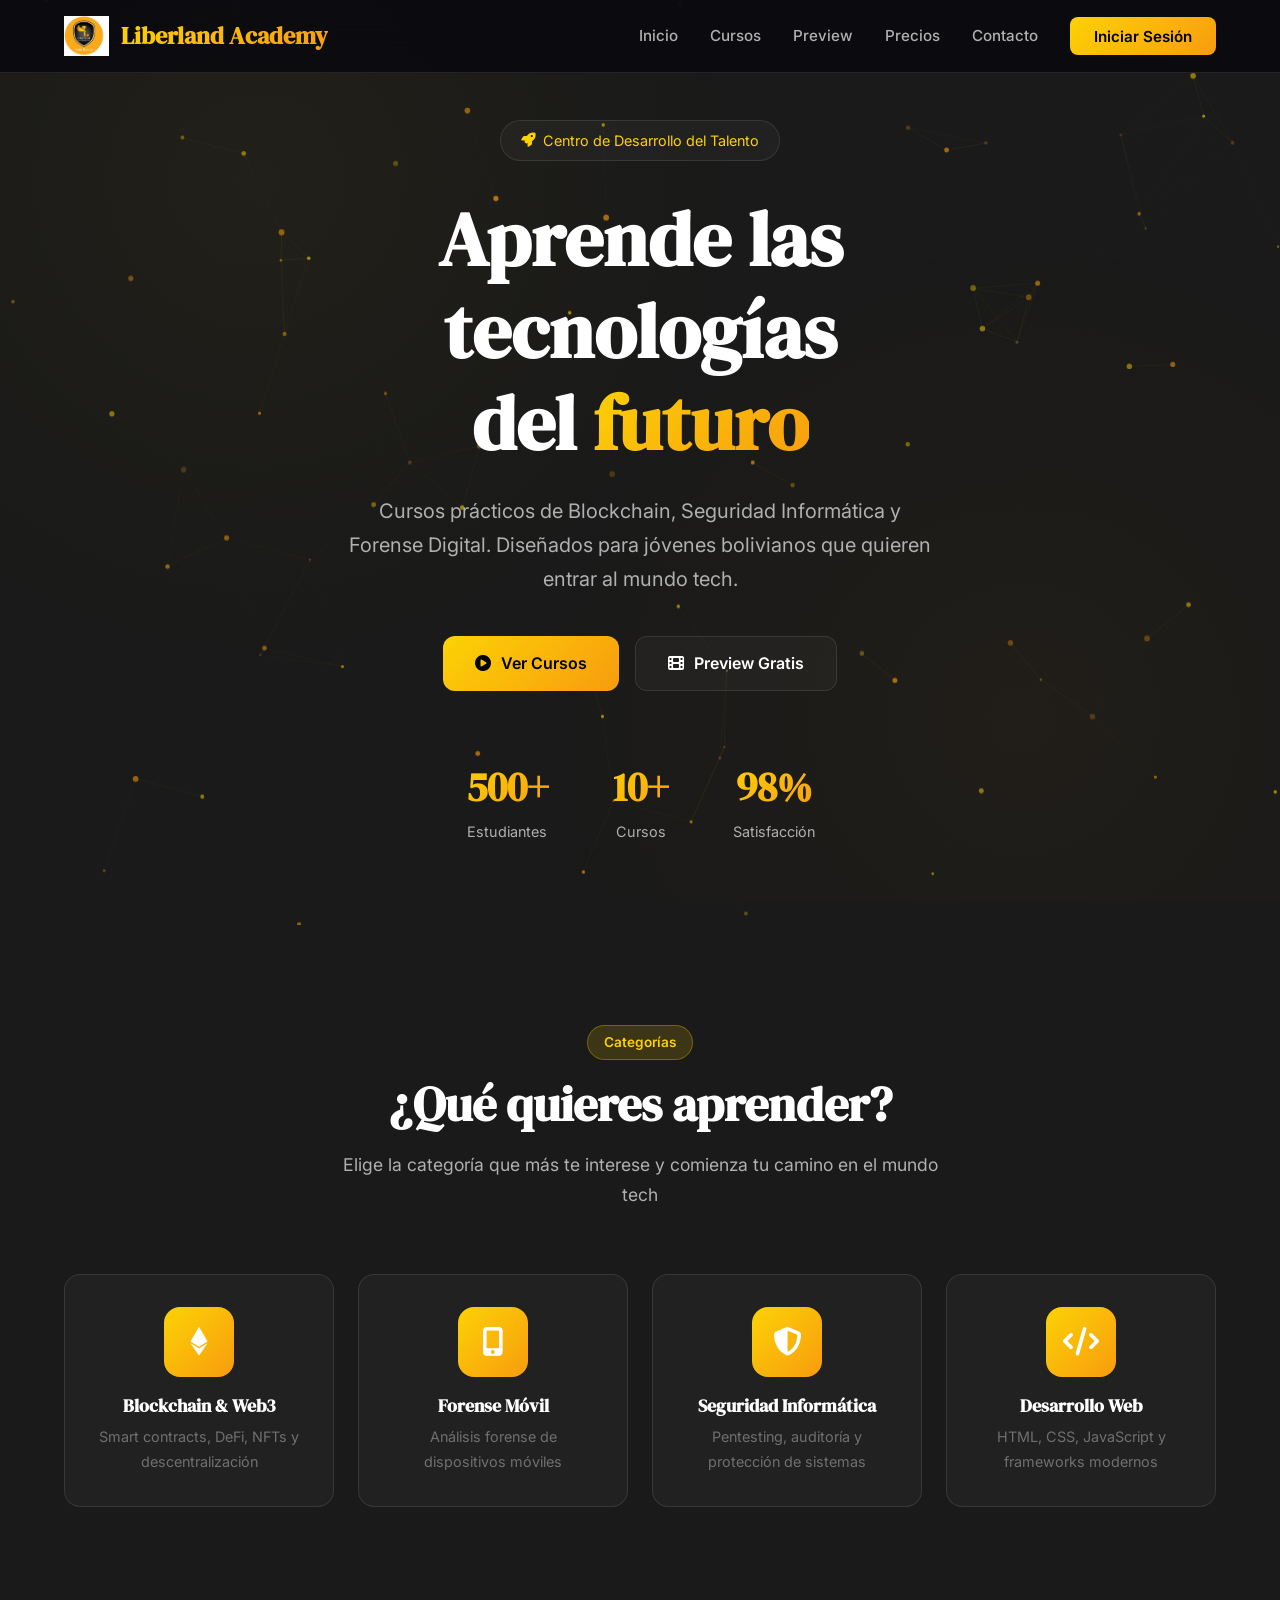
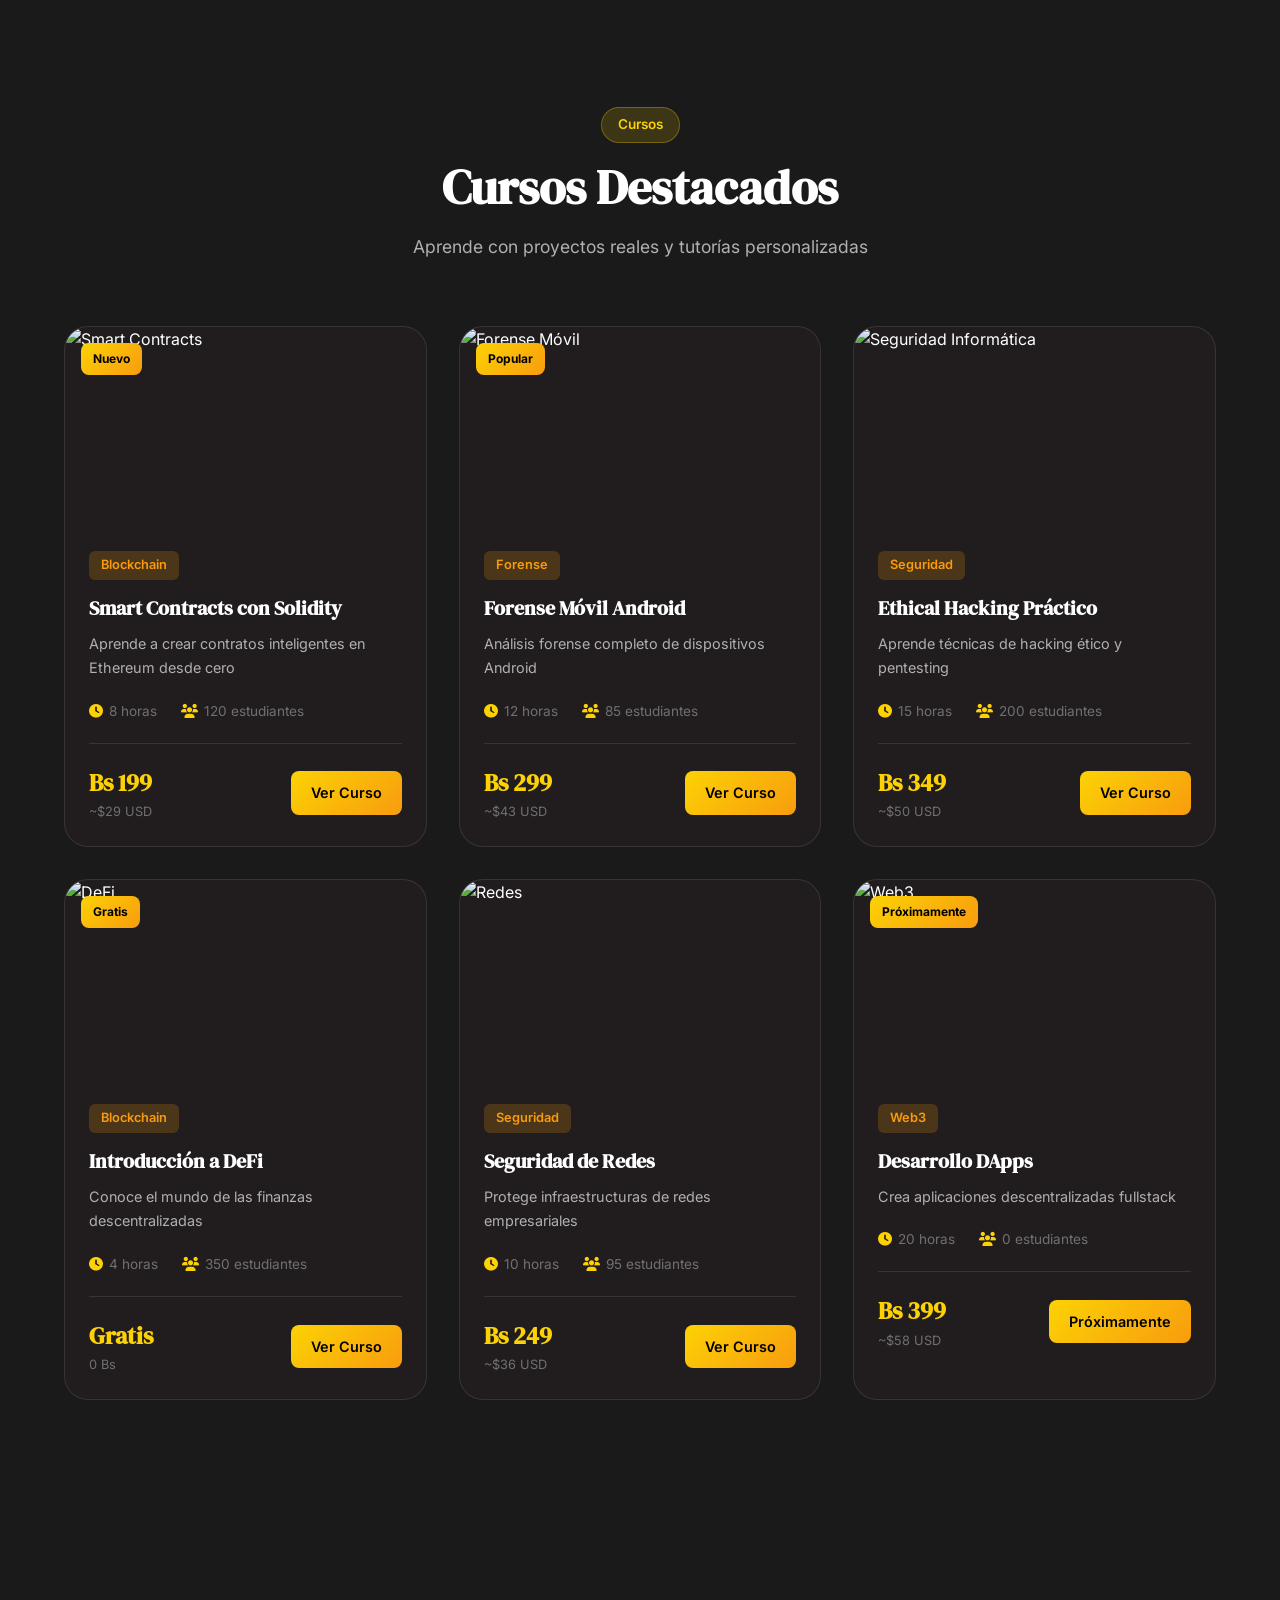
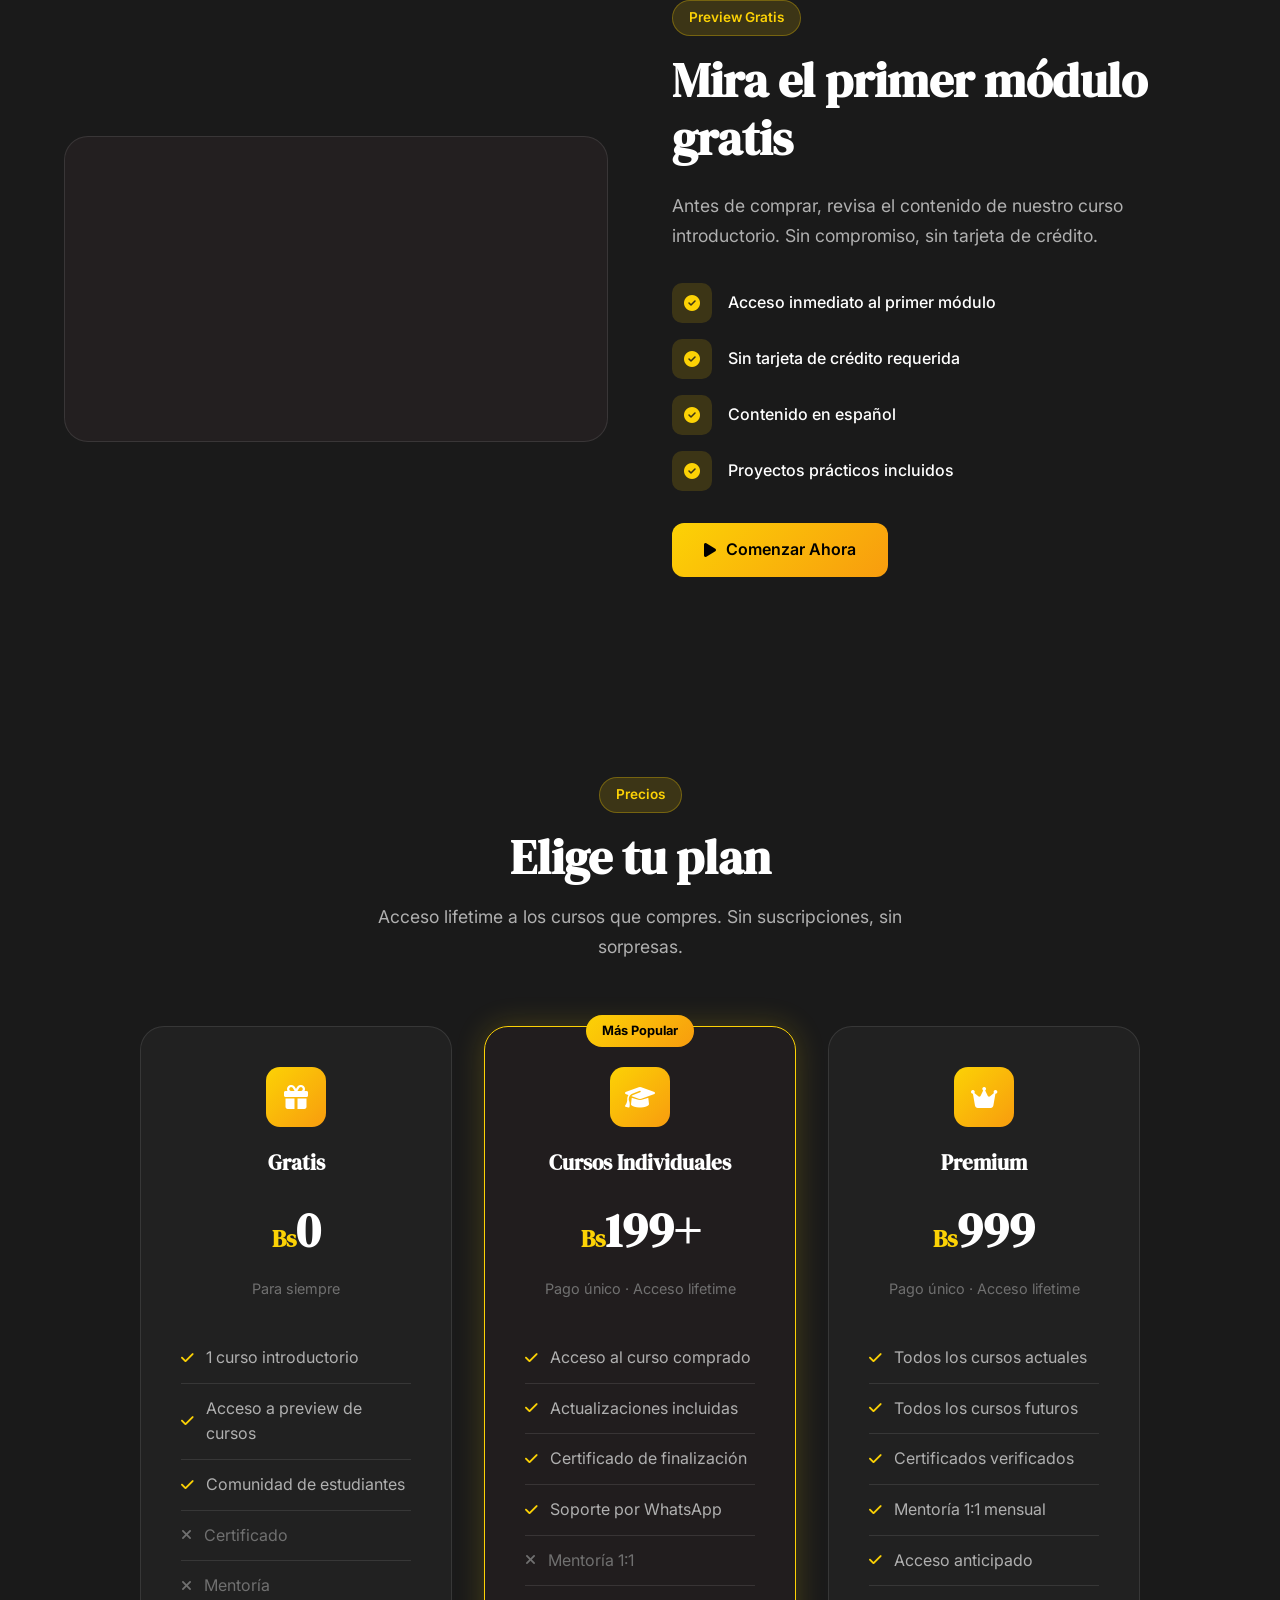
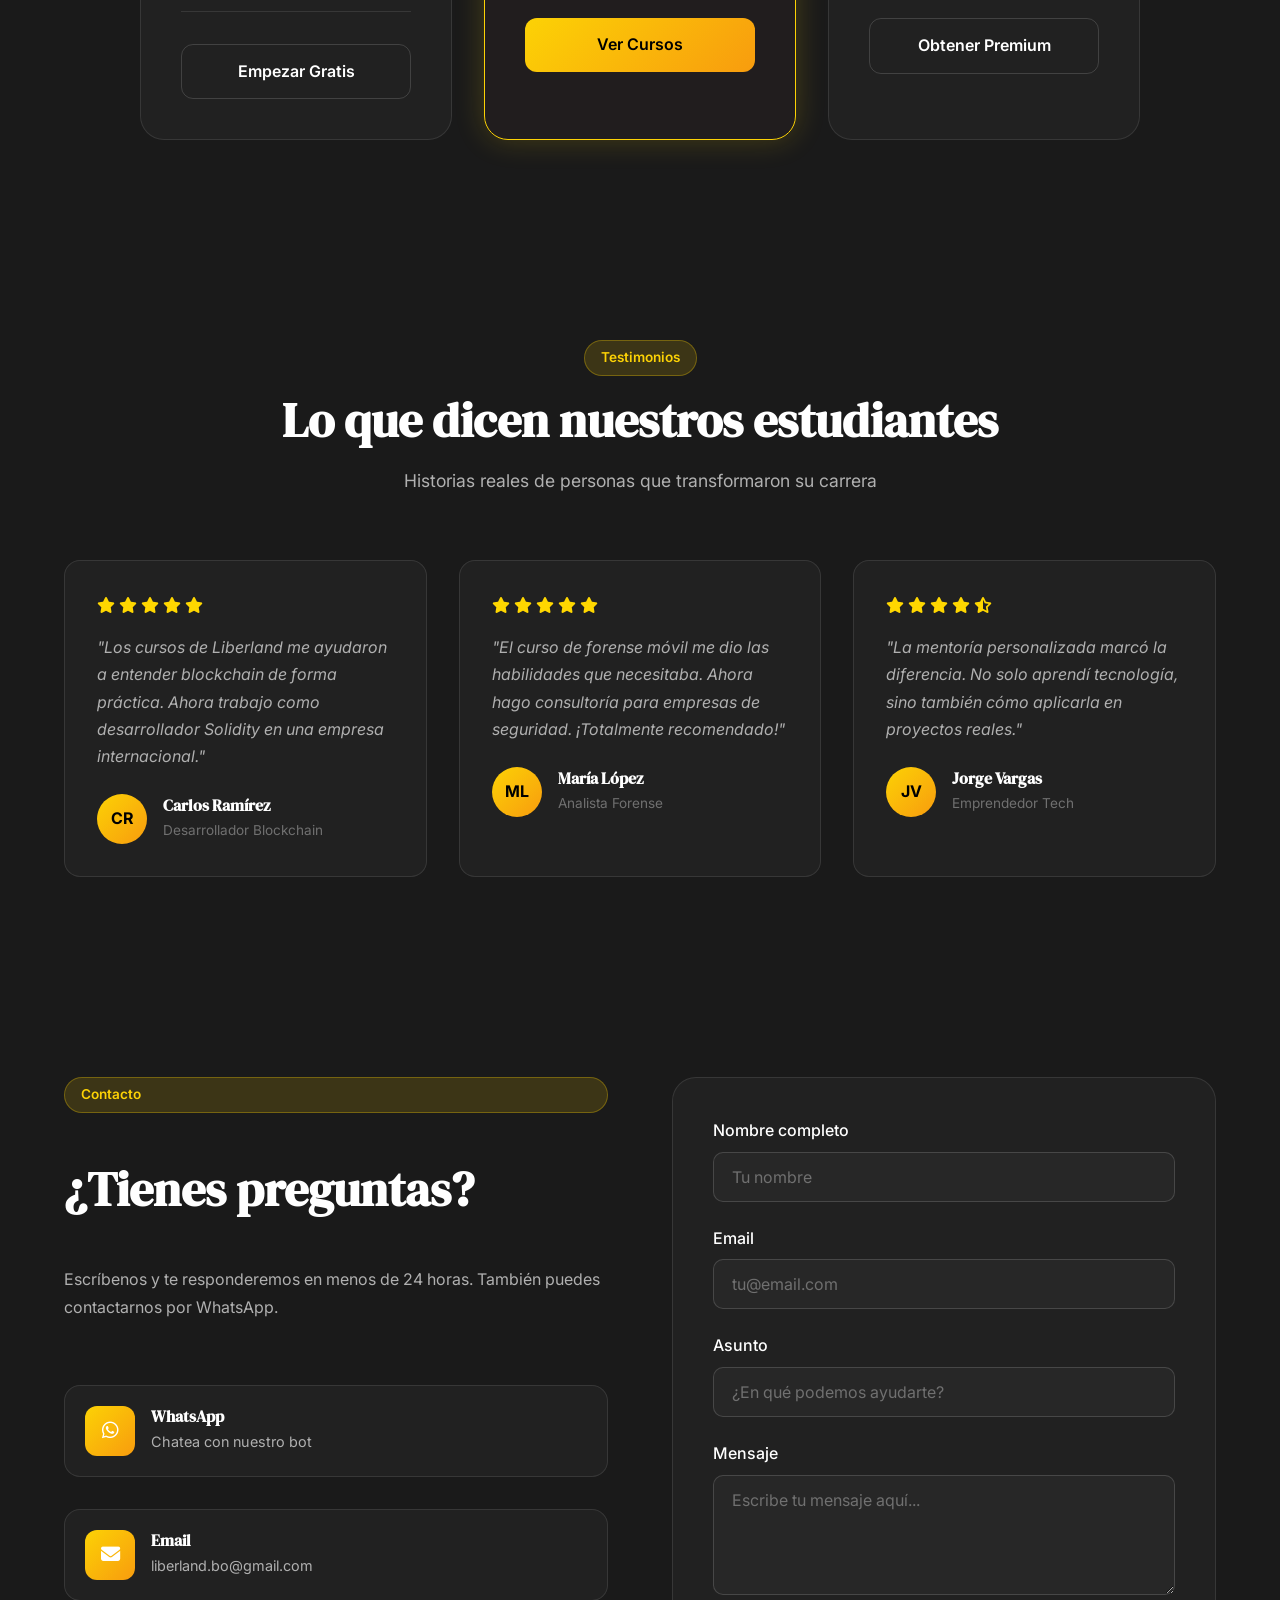
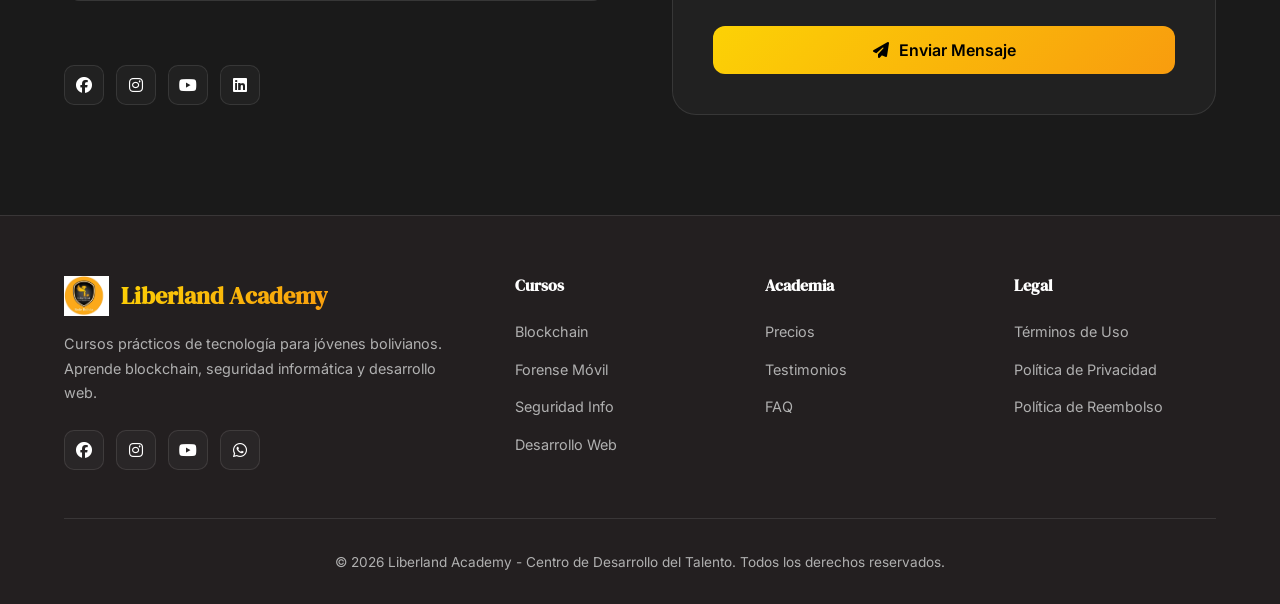
==== index.html @ d2b5be32 "feat: Liberland Academy - cursos, pagos, ofertas globales, panel admin" ====
<!DOCTYPE html>
<html lang="es">
<head>
  <meta charset="UTF-8">
  <meta name="viewport" content="width=device-width, initial-scale=1.0">
  <title>Liberland Academy | Centro de Desarrollo del Talento</title>
  <meta name="description" content="Cursos prácticos de Blockchain, Seguridad Informática y Forense Digital. Diseñados para jóvenes bolivianos que quieren entrar al mundo tech.">
  <meta property="og:title" content="Liberland Academy | Centro de Desarrollo del Talento">
  <meta property="og:description" content="Cursos prácticos de Blockchain, Seguridad Informática y Forense Digital.">
  <meta property="og:image" content="images/Liberland_logo.png">
  <meta property="og:type" content="website">
  
  <!-- Fonts -->
  <link rel="preconnect" href="https://fonts.googleapis.com">
  <link rel="preconnect" href="https://fonts.gstatic.com" crossorigin>
  <link href="https://fonts.googleapis.com/css2?family=DM+Serif+Display:ital@0;1&family=Inter:wght@400;500;600&display=swap" rel="stylesheet">
  
  <!-- Icons -->
  <link rel="stylesheet" href="https://cdnjs.cloudflare.com/ajax/libs/font-awesome/6.5.1/css/all.min.css"/>
  
  <!-- Custom Styles -->
  <link rel="stylesheet" href="css/styles.css">
  
  <!-- Favicon -->
  <link rel="icon" type="image/png" sizes="32x32" href="images/Liberland_logo.png">
</head>
<body>

  <!-- ==================== NAVBAR ==================== -->
  <nav class="navbar">
    <div class="nav-container">
      <a href="index.html" class="logo">
        <img src="images/Liberland_logo.png" alt="Liberland Logo">
        <span class="logo-text">Liberland Academy</span>
      </a>
      
      <ul class="nav-links">
        <li><a href="#home">Inicio</a></li>
        <li><a href="#courses">Cursos</a></li>
        <li><a href="#preview">Preview</a></li>
        <li><a href="#pricing">Precios</a></li>
        <li><a href="#contact">Contacto</a></li>
        <li><a href="login.html" class="nav-cta">Iniciar Sesión</a></li>
      </ul>
      
      <div class="nav-toggle">
        <span></span>
        <span></span>
        <span></span>
      </div>
    </div>
  </nav>

  <!-- ==================== HERO SECTION ==================== -->
  <section id="home" class="hero">
    <canvas id="particles"></canvas>
    <div class="container">
      <div class="hero-content">
        <span class="hero-badge">
          <i class="fas fa-rocket"></i>
          Centro de Desarrollo del Talento
        </span>
        
        <h1 class="hero-title">
          Aprende las tecnologías<br>
          del <span class="gradient-text">futuro</span>
        </h1>
        
        <p class="hero-subtitle">
          Cursos prácticos de Blockchain, Seguridad Informática y Forense Digital. 
          Diseñados para jóvenes bolivianos que quieren entrar al mundo tech.
        </p>
        
        <div class="hero-buttons">
          <a href="#courses" class="btn btn-primary">
            <i class="fas fa-play-circle"></i>
            Ver Cursos
          </a>
          <a href="#preview" class="btn btn-secondary">
            <i class="fas fa-film"></i>
            Preview Gratis
          </a>
        </div>
        
        <div class="hero-stats">
          <div class="stat">
            <span class="stat-number">500+</span>
            <span class="stat-label">Estudiantes</span>
          </div>
          <div class="stat">
            <span class="stat-number">10+</span>
            <span class="stat-label">Cursos</span>
          </div>
          <div class="stat">
            <span class="stat-number">98%</span>
            <span class="stat-label">Satisfacción</span>
          </div>
        </div>
      </div>
    </div>
  </section>

  <!-- ==================== CATEGORIES ==================== -->
  <section id="categories" class="section">
    <div class="container">
      <div class="section-header animate-on-scroll">
        <span class="section-badge">Categorías</span>
        <h2 class="section-title">¿Qué quieres aprender?</h2>
        <p class="section-subtitle">Elige la categoría que más te interese y comienza tu camino en el mundo tech</p>
      </div>
      
      <div class="categories-grid">
        <div class="category-card animate-on-scroll">
          <div class="category-icon">
            <i class="fab fa-ethereum"></i>
          </div>
          <h3>Blockchain & Web3</h3>
          <p>Smart contracts, DeFi, NFTs y descentralización</p>
        </div>
        
        <div class="category-card animate-on-scroll">
          <div class="category-icon">
            <i class="fas fa-mobile-alt"></i>
          </div>
          <h3>Forense Móvil</h3>
          <p>Análisis forense de dispositivos móviles</p>
        </div>
        
        <div class="category-card animate-on-scroll">
          <div class="category-icon">
            <i class="fas fa-shield-alt"></i>
          </div>
          <h3>Seguridad Informática</h3>
          <p>Pentesting, auditoría y protección de sistemas</p>
        </div>
        
        <div class="category-card animate-on-scroll">
          <div class="category-icon">
            <i class="fas fa-code"></i>
          </div>
          <h3>Desarrollo Web</h3>
          <p>HTML, CSS, JavaScript y frameworks modernos</p>
        </div>
      </div>
    </div>
  </section>

  <!-- ==================== COURSES ==================== -->
  <section id="courses" class="section">
    <div class="container">
      <div class="section-header animate-on-scroll">
        <span class="section-badge">Cursos</span>
        <h2 class="section-title">Cursos Destacados</h2>
        <p class="section-subtitle">Aprende con proyectos reales y tutorías personalizadas</p>
      </div>
      
      <div class="courses-grid">
        <!-- Course 1 -->
        <div class="course-card animate-on-scroll">
          <div class="course-image">
            <img src="https://images.unsplash.com/photo-1639762681485-074b7f938ba0?w=600&h=400&fit=crop" alt="Smart Contracts">
            <span class="course-badge">Nuevo</span>
            <div class="play-overlay">
              <i class="fas fa-play-circle"></i>
            </div>
          </div>
          <div class="course-content">
            <span class="course-category">Blockchain</span>
            <h3>Smart Contracts con Solidity</h3>
            <p>Aprende a crear contratos inteligentes en Ethereum desde cero</p>
            <div class="course-meta">
              <span><i class="fas fa-clock"></i> 8 horas</span>
              <span><i class="fas fa-users"></i> 120 estudiantes</span>
            </div>
            <div class="course-footer">
              <div class="course-price">
                <span class="price-main">Bs 199</span>
                <span class="price-usd">~$29 USD</span>
              </div>
              <a href="course.html?id=1" class="btn-course">Ver Curso</a>
            </div>
          </div>
        </div>
        
        <!-- Course 2 -->
        <div class="course-card animate-on-scroll">
          <div class="course-image">
            <img src="https://images.unsplash.com/photo-1563986768609-322da13575f2?w=600&h=400&fit=crop" alt="Forense Móvil">
            <span class="course-badge">Popular</span>
            <div class="play-overlay">
              <i class="fas fa-play-circle"></i>
            </div>
          </div>
          <div class="course-content">
            <span class="course-category">Forense</span>
            <h3>Forense Móvil Android</h3>
            <p>Análisis forense completo de dispositivos Android</p>
            <div class="course-meta">
              <span><i class="fas fa-clock"></i> 12 horas</span>
              <span><i class="fas fa-users"></i> 85 estudiantes</span>
            </div>
            <div class="course-footer">
              <div class="course-price">
                <span class="price-main">Bs 299</span>
                <span class="price-usd">~$43 USD</span>
              </div>
              <a href="course.html?id=2" class="btn-course">Ver Curso</a>
            </div>
          </div>
        </div>
        
        <!-- Course 3 -->
        <div class="course-card animate-on-scroll">
          <div class="course-image">
            <img src="https://images.unsplash.com/photo-1550751827-4bd374c3f58b?w=600&h=400&fit=crop" alt="Seguridad Informática">
            <div class="play-overlay">
              <i class="fas fa-play-circle"></i>
            </div>
          </div>
          <div class="course-content">
            <span class="course-category">Seguridad</span>
            <h3>Ethical Hacking Práctico</h3>
            <p>Aprende técnicas de hacking ético y pentesting</p>
            <div class="course-meta">
              <span><i class="fas fa-clock"></i> 15 horas</span>
              <span><i class="fas fa-users"></i> 200 estudiantes</span>
            </div>
            <div class="course-footer">
              <div class="course-price">
                <span class="price-main">Bs 349</span>
                <span class="price-usd">~$50 USD</span>
              </div>
              <a href="course.html?id=3" class="btn-course">Ver Curso</a>
            </div>
          </div>
        </div>
        
        <!-- Course 4 -->
        <div class="course-card animate-on-scroll">
          <div class="course-image">
            <img src="https://images.unsplash.com/photo-1627398242454-45a1465c2479?w=600&h=400&fit=crop" alt="DeFi">
            <span class="course-badge">Gratis</span>
            <div class="play-overlay">
              <i class="fas fa-play-circle"></i>
            </div>
          </div>
          <div class="course-content">
            <span class="course-category">Blockchain</span>
            <h3>Introducción a DeFi</h3>
            <p>Conoce el mundo de las finanzas descentralizadas</p>
            <div class="course-meta">
              <span><i class="fas fa-clock"></i> 4 horas</span>
              <span><i class="fas fa-users"></i> 350 estudiantes</span>
            </div>
            <div class="course-footer">
              <div class="course-price">
                <span class="price-main">Gratis</span>
                <span class="price-usd">0 Bs</span>
              </div>
              <a href="course.html?id=4" class="btn-course">Ver Curso</a>
            </div>
          </div>
        </div>
        
        <!-- Course 5 -->
        <div class="course-card animate-on-scroll">
          <div class="course-image">
            <img src="https://images.unsplash.com/photo-1558494949-ef010cbdcc31?w=600&h=400&fit=crop" alt="Redes">
            <div class="play-overlay">
              <i class="fas fa-play-circle"></i>
            </div>
          </div>
          <div class="course-content">
            <span class="course-category">Seguridad</span>
            <h3>Seguridad de Redes</h3>
            <p>Protege infraestructuras de redes empresariales</p>
            <div class="course-meta">
              <span><i class="fas fa-clock"></i> 10 horas</span>
              <span><i class="fas fa-users"></i> 95 estudiantes</span>
            </div>
            <div class="course-footer">
              <div class="course-price">
                <span class="price-main">Bs 249</span>
                <span class="price-usd">~$36 USD</span>
              </div>
              <a href="course.html?id=5" class="btn-course">Ver Curso</a>
            </div>
          </div>
        </div>
        
        <!-- Course 6 -->
        <div class="course-card animate-on-scroll">
          <div class="course-image">
            <img src="https://images.unsplash.com/photo-1633356122544-f134324a6cee?w=600&h=400&fit=crop" alt="Web3">
            <span class="course-badge">Próximamente</span>
            <div class="play-overlay">
              <i class="fas fa-play-circle"></i>
            </div>
          </div>
          <div class="course-content">
            <span class="course-category">Web3</span>
            <h3>Desarrollo DApps</h3>
            <p>Crea aplicaciones descentralizadas fullstack</p>
            <div class="course-meta">
              <span><i class="fas fa-clock"></i> 20 horas</span>
              <span><i class="fas fa-users"></i> 0 estudiantes</span>
            </div>
            <div class="course-footer">
              <div class="course-price">
                <span class="price-main">Bs 399</span>
                <span class="price-usd">~$58 USD</span>
              </div>
              <a href="#" class="btn-course">Próximamente</a>
            </div>
          </div>
        </div>
      </div>
    </div>
  </section>

  <!-- ==================== VIDEO PREVIEW ==================== -->
  <section id="preview" class="section">
    <div class="container">
      <div class="preview-container">
        <div class="preview-video animate-on-scroll">
          <iframe 
            src="https://www.youtube.com/embed/dQw4w9WgXcQ" 
            title="Preview Gratis - Introducción a Blockchain"
            frameborder="0" 
            allow="accelerometer; autoplay; clipboard-write; encrypted-media; gyroscope; picture-in-picture" 
            allowfullscreen>
          </iframe>
        </div>
        
        <div class="preview-content animate-on-scroll">
          <span class="section-badge">Preview Gratis</span>
          <h2>Mira el primer módulo gratis</h2>
          <p>Antes de comprar, revisa el contenido de nuestro curso introductorio. Sin compromiso, sin tarjeta de crédito.</p>
          
          <div class="preview-features">
            <div class="preview-feature">
              <i class="fas fa-check-circle"></i>
              <span>Acceso inmediato al primer módulo</span>
            </div>
            <div class="preview-feature">
              <i class="fas fa-check-circle"></i>
              <span>Sin tarjeta de crédito requerida</span>
            </div>
            <div class="preview-feature">
              <i class="fas fa-check-circle"></i>
              <span>Contenido en español</span>
            </div>
            <div class="preview-feature">
              <i class="fas fa-check-circle"></i>
              <span>Proyectos prácticos incluidos</span>
            </div>
          </div>
          
          <a href="#courses" class="btn btn-primary" style="margin-top: 2rem;">
            <i class="fas fa-play"></i>
            Comenzar Ahora
          </a>
        </div>
      </div>
    </div>
  </section>

  <!-- ==================== PRICING ==================== -->
  <section id="pricing" class="section">
    <div class="container">
      <div class="section-header animate-on-scroll">
        <span class="section-badge">Precios</span>
        <h2 class="section-title">Elige tu plan</h2>
        <p class="section-subtitle">Acceso lifetime a los cursos que compres. Sin suscripciones, sin sorpresas.</p>
      </div>
      
      <div class="pricing-grid">
        <!-- Plan Gratis -->
        <div class="pricing-card animate-on-scroll">
          <div class="pricing-icon">
            <i class="fas fa-gift"></i>
          </div>
          <h3>Gratis</h3>
          <div class="pricing-amount">
            <span class="currency">Bs</span>0
          </div>
          <p class="pricing-period">Para siempre</p>
          
          <ul class="pricing-features">
            <li><i class="fas fa-check"></i> 1 curso introductorio</li>
            <li><i class="fas fa-check"></i> Acceso a preview de cursos</li>
            <li><i class="fas fa-check"></i> Comunidad de estudiantes</li>
            <li class="disabled"><i class="fas fa-times"></i> Certificado</li>
            <li class="disabled"><i class="fas fa-times"></i> Mentoría</li>
          </ul>
          
          <a href="register.html" class="btn btn-ghost btn-pricing">Empezar Gratis</a>
        </div>
        
        <!-- Plan Cursos -->
        <div class="pricing-card featured animate-on-scroll">
          <div class="pricing-icon">
            <i class="fas fa-graduation-cap"></i>
          </div>
          <h3>Cursos Individuales</h3>
          <div class="pricing-amount">
            <span class="currency">Bs</span>199+
          </div>
          <p class="pricing-period">Pago único · Acceso lifetime</p>
          
          <ul class="pricing-features">
            <li><i class="fas fa-check"></i> Acceso al curso comprado</li>
            <li><i class="fas fa-check"></i> Actualizaciones incluidas</li>
            <li><i class="fas fa-check"></i> Certificado de finalización</li>
            <li><i class="fas fa-check"></i> Soporte por WhatsApp</li>
            <li class="disabled"><i class="fas fa-times"></i> Mentoría 1:1</li>
          </ul>
          
          <a href="#courses" class="btn btn-primary btn-pricing">Ver Cursos</a>
        </div>
        
        <!-- Plan Premium -->
        <div class="pricing-card animate-on-scroll">
          <div class="pricing-icon">
            <i class="fas fa-crown"></i>
          </div>
          <h3>Premium</h3>
          <div class="pricing-amount">
            <span class="currency">Bs</span>999
          </div>
          <p class="pricing-period">Pago único · Acceso lifetime</p>
          
          <ul class="pricing-features">
            <li><i class="fas fa-check"></i> Todos los cursos actuales</li>
            <li><i class="fas fa-check"></i> Todos los cursos futuros</li>
            <li><i class="fas fa-check"></i> Certificados verificados</li>
            <li><i class="fas fa-check"></i> Mentoría 1:1 mensual</li>
            <li><i class="fas fa-check"></i> Acceso anticipado</li>
          </ul>
          
          <a href="register.html" class="btn btn-ghost btn-pricing">Obtener Premium</a>
        </div>
      </div>
    </div>
  </section>

  <!-- ==================== TESTIMONIALS ==================== -->
  <section id="testimonials" class="section">
    <div class="container">
      <div class="section-header animate-on-scroll">
        <span class="section-badge">Testimonios</span>
        <h2 class="section-title">Lo que dicen nuestros estudiantes</h2>
        <p class="section-subtitle">Historias reales de personas que transformaron su carrera</p>
      </div>
      
      <div class="testimonials-grid">
        <div class="testimonial-card animate-on-scroll">
          <div class="testimonial-stars">
            <i class="fas fa-star"></i>
            <i class="fas fa-star"></i>
            <i class="fas fa-star"></i>
            <i class="fas fa-star"></i>
            <i class="fas fa-star"></i>
          </div>
          <p class="testimonial-text">
            "Los cursos de Liberland me ayudaron a entender blockchain de forma práctica. Ahora trabajo como desarrollador Solidity en una empresa internacional."
          </p>
          <div class="testimonial-author">
            <div class="testimonial-avatar">CR</div>
            <div class="testimonial-info">
              <h4>Carlos Ramírez</h4>
              <p>Desarrollador Blockchain</p>
            </div>
          </div>
        </div>
        
        <div class="testimonial-card animate-on-scroll">
          <div class="testimonial-stars">
            <i class="fas fa-star"></i>
            <i class="fas fa-star"></i>
            <i class="fas fa-star"></i>
            <i class="fas fa-star"></i>
            <i class="fas fa-star"></i>
          </div>
          <p class="testimonial-text">
            "El curso de forense móvil me dio las habilidades que necesitaba. Ahora hago consultoría para empresas de seguridad. ¡Totalmente recomendado!"
          </p>
          <div class="testimonial-author">
            <div class="testimonial-avatar">ML</div>
            <div class="testimonial-info">
              <h4>María López</h4>
              <p>Analista Forense</p>
            </div>
          </div>
        </div>
        
        <div class="testimonial-card animate-on-scroll">
          <div class="testimonial-stars">
            <i class="fas fa-star"></i>
            <i class="fas fa-star"></i>
            <i class="fas fa-star"></i>
            <i class="fas fa-star"></i>
            <i class="fas fa-star-half-alt"></i>
          </div>
          <p class="testimonial-text">
            "La mentoría personalizada marcó la diferencia. No solo aprendí tecnología, sino también cómo aplicarla en proyectos reales."
          </p>
          <div class="testimonial-author">
            <div class="testimonial-avatar">JV</div>
            <div class="testimonial-info">
              <h4>Jorge Vargas</h4>
              <p>Emprendedor Tech</p>
            </div>
          </div>
        </div>
      </div>
    </div>
  </section>

  <!-- ==================== CONTACT ==================== -->
  <section id="contact" class="section">
    <div class="container">
      <div class="contact-grid">
        <div class="contact-info animate-on-scroll">
          <span class="section-badge">Contacto</span>
          <h2>¿Tienes preguntas?</h2>
          <p style="color: var(--text-muted); margin-bottom: 2rem;">
            Escríbenos y te responderemos en menos de 24 horas. 
            También puedes contactarnos por WhatsApp.
          </p>
          
          <a href="https://wa.me/59172209148" target="_blank" class="contact-item" style="text-decoration: none; color: inherit;">
            <div class="contact-icon">
              <i class="fab fa-whatsapp"></i>
            </div>
            <div>
              <h4>WhatsApp</h4>
              <p>Chatea con nuestro bot</p>
            </div>
          </a>
          
          <div class="contact-item">
            <div class="contact-icon">
              <i class="fas fa-envelope"></i>
            </div>
            <div>
              <h4>Email</h4>
              <p>liberland.bo@gmail.com</p>
            </div>
          </div>
          
          <div class="social-links" style="margin-top: 2rem;">
            <a href="https://www.facebook.com/p/Liberland-Bolivia-61564945167919/" class="social-link"><i class="fab fa-facebook"></i></a>
            <a href="#" class="social-link"><i class="fab fa-instagram"></i></a>
            <a href="#" class="social-link"><i class="fab fa-youtube"></i></a>
            <a href="#" class="social-link"><i class="fab fa-linkedin"></i></a>
          </div>
        </div>
        
        <div class="contact-form animate-on-scroll">
          <form id="contactForm">
            <div class="form-group">
              <label for="name">Nombre completo</label>
              <input type="text" id="name" name="name" class="form-input" placeholder="Tu nombre" required>
            </div>
            
            <div class="form-group">
              <label for="email">Email</label>
              <input type="email" id="email" name="email" class="form-input" placeholder="tu@email.com" required>
            </div>
            
            <div class="form-group">
              <label for="subject">Asunto</label>
              <input type="text" id="subject" name="subject" class="form-input" placeholder="¿En qué podemos ayudarte?">
            </div>
            
            <div class="form-group">
              <label for="message">Mensaje</label>
              <textarea id="message" name="message" class="form-input" placeholder="Escribe tu mensaje aquí..." required></textarea>
            </div>
            
            <button type="submit" class="btn btn-primary" style="width: 100%; justify-content: center;">
              <i class="fas fa-paper-plane"></i>
              Enviar Mensaje
            </button>
          </form>
        </div>
      </div>
    </div>
  </section>

  <!-- ==================== FOOTER ==================== -->
  <footer class="footer">
    <div class="container">
      <div class="footer-grid">
        <div class="footer-brand">
          <a href="index.html" class="logo">
            <img src="images/Liberland_logo.png" alt="Liberland Logo">
            <span class="logo-text">Liberland Academy</span>
          </a>
          <p>Cursos prácticos de tecnología para jóvenes bolivianos. Aprende blockchain, seguridad informática y desarrollo web.</p>
          <div class="social-links">
            <a href="https://www.facebook.com/p/Liberland-Bolivia-61564945167919/" class="social-link" target="_blank"><i class="fab fa-facebook"></i></a>
            <a href="#" class="social-link"><i class="fab fa-instagram"></i></a>
            <a href="#" class="social-link"><i class="fab fa-youtube"></i></a>
            <a href="https://wa.me/59172209148" class="social-link" target="_blank"><i class="fab fa-whatsapp"></i></a>
          </div>
        </div>
        
        <div class="footer-col">
          <h4>Cursos</h4>
          <ul class="footer-links">
            <li><a href="#courses">Blockchain</a></li>
            <li><a href="#courses">Forense Móvil</a></li>
            <li><a href="#courses">Seguridad Info</a></li>
            <li><a href="#courses">Desarrollo Web</a></li>
          </ul>
        </div>
        
        <div class="footer-col">
          <h4>Academia</h4>
          <ul class="footer-links">
            <li><a href="#pricing">Precios</a></li>
            <li><a href="#testimonials">Testimonios</a></li>
            <li><a href="dashboard.html#help">FAQ</a></li>
          </ul>
        </div>
        
        <div class="footer-col">
          <h4>Legal</h4>
          <ul class="footer-links">
            <li><a href="terms.html">Términos de Uso</a></li>
            <li><a href="privacy.html">Política de Privacidad</a></li>
            <li><a href="refund.html">Política de Reembolso</a></li>
          </ul>
        </div>
      </div>
      
      <div class="footer-bottom">
        <p>&copy; 2026 Liberland Academy - Centro de Desarrollo del Talento. Todos los derechos reservados.</p>
      </div>
    </div>
  </footer>

  <!-- Scripts -->
  <script src="https://www.gstatic.com/firebasejs/10.12.0/firebase-app-compat.js"></script>
  <script src="https://www.gstatic.com/firebasejs/10.12.0/firebase-auth-compat.js"></script>
  <script src="https://www.gstatic.com/firebasejs/10.12.0/firebase-firestore-compat.js"></script>
  <script src="js/firebase-config.js"></script>
  <script src="js/auth.js"></script>
  <script src="js/particles.js"></script>
  <script src="js/app.js"></script>
  <script>
    // Update navbar based on auth state
    AuthManager.onAuthChange((user, userData) => {
      const navCta = document.querySelector('.nav-cta');
      if (user) {
        navCta.textContent = 'Mi Panel';
        navCta.href = 'dashboard.html';
        if (userData?.role === 'admin' || userData?.role === 'instructor') {
          const adminLink = document.createElement('li');
          adminLink.innerHTML = '<a href="admin.html" class="nav-cta" style="background:var(--accent-2);">Admin</a>';
          navCta.closest('ul').insertBefore(adminLink, navCta.closest('li'));
        }
      }
    });

    // Global sale countdown interval
    let saleBannerInterval = null;

    // Load courses from Firestore
    async function loadCoursesFromFirestore() {
      const coursesGrid = document.querySelector('.courses-grid');
      try {
        const [courses, saleConfig] = await Promise.all([
          window.fb.getCourses(true),
          window.fb.getSaleConfig()
        ]);
        if (courses.length === 0) return; // Keep static courses if no Firestore data

        // Check if sale is active and not expired
        let saleActive = false;
        let saleEndTime = null;
        if (saleConfig.active && saleConfig.endTime) {
          const endDate = saleConfig.endTime.toDate ? saleConfig.endTime.toDate() : new Date(saleConfig.endTime);
          if (endDate > new Date()) {
            saleActive = true;
            saleEndTime = endDate;
          }
        }

        // Add sale banner above courses grid
        const existingBanner = document.getElementById('saleBanner');
        if (existingBanner) existingBanner.remove();
        if (saleBannerInterval) clearInterval(saleBannerInterval);

        if (saleActive) {
          const banner = document.createElement('div');
          banner.id = 'saleBanner';
          banner.style.cssText = 'background:linear-gradient(135deg,rgba(239,68,68,0.15),rgba(239,68,68,0.05));border:1px solid rgba(239,68,68,0.3);border-radius:12px;padding:1.25rem 1.5rem;margin-bottom:1.5rem;text-align:center;';
          banner.innerHTML = `
            <div style="font-size:1.1rem;font-weight:700;color:#ef4444;margin-bottom:0.5rem;">
              <i class="fas fa-fire" style="margin-right:8px;"></i>OFERTA ESPECIAL - Todos los cursos a Bs ${saleConfig.salePrice || 99}
            </div>
            <div id="saleBannerCountdown" class="countdown"></div>
          `;
          coursesGrid.parentElement.insertBefore(banner, coursesGrid);

          // Start countdown
          function updateBannerCountdown() {
            const now = new Date();
            const diff = saleEndTime - now;
            if (diff <= 0) {
              clearInterval(saleBannerInterval);
              banner.innerHTML = '<div style="font-size:1rem;color:var(--text-dim);">La oferta ha expirado</div>';
              saleActive = false;
              renderCourseCards(courses, false, 0);
              return;
            }
            const hours = Math.floor(diff / 3600000);
            const minutes = Math.floor((diff % 3600000) / 60000);
            const seconds = Math.floor((diff % 60000) / 1000);
            document.getElementById('saleBannerCountdown').innerHTML = `
              <div class="countdown-unit"><span class="value">${String(hours).padStart(2, '0')}</span><span class="label">hs</span></div>
              <div class="countdown-unit"><span class="value">${String(minutes).padStart(2, '0')}</span><span class="label">min</span></div>
              <div class="countdown-unit"><span class="value">${String(seconds).padStart(2, '0')}</span><span class="label">seg</span></div>
            `;
          }
          updateBannerCountdown();
          saleBannerInterval = setInterval(updateBannerCountdown, 1000);
        }

        renderCourseCards(courses, saleActive, saleConfig.salePrice || 99);

        // Make dynamically loaded cards visible
        requestAnimationFrame(() => {
          coursesGrid.querySelectorAll('.animate-on-scroll').forEach(el => {
            el.classList.add('animated');
          });
        });
      } catch (error) {
        console.log('Keeping static courses (Firestore not configured)');
      }
    }

    function renderCourseCards(courses, saleActive, salePrice) {
      const coursesGrid = document.querySelector('.courses-grid');
      coursesGrid.innerHTML = courses.map(course => {
        const badgeHtml = saleActive && course.priceBs > 0
          ? '<span class="sale-badge">OFERTA</span>'
          : (course.badge ? `<span class="course-badge">${course.badge}</span>` : '');

        let priceHtml;
        if (course.priceBs === 0) {
          priceHtml = '<span class="price-main">Gratis</span><span class="price-usd">0 Bs</span>';
        } else if (saleActive && course.priceBs > 0) {
          priceHtml = `<div class="price-sale">
            <span class="price-original">Bs ${course.priceBs}</span>
            <span class="price-current">Bs ${salePrice}</span>
          </div>`;
        } else {
          priceHtml = `<span class="price-main">Bs ${course.priceBs}</span><span class="price-usd">~$${course.priceUsd} USD</span>`;
        }

        const btnHtml = course.published === false
          ? '<a href="#" class="btn-course">Próximamente</a>'
          : `<a href="course.html?id=${course.id}" class="btn-course">Ver Curso</a>`;

        return `
          <div class="course-card animate-on-scroll">
            <div class="course-image">
              <img src="${course.image || 'https://via.placeholder.com/600x400'}" alt="${course.title}">
              ${badgeHtml}
              <div class="play-overlay"><i class="fas fa-play-circle"></i></div>
            </div>
            <div class="course-content">
              <span class="course-category">${course.category}</span>
              <h3>${course.title}</h3>
              <p>${course.description}</p>
              <div class="course-meta">
                <span><i class="fas fa-clock"></i> ${course.duration}</span>
                <span><i class="fas fa-users"></i> ${course.students || 0} estudiantes</span>
              </div>
              <div class="course-footer">
                <div class="course-price">${priceHtml}</div>
                ${btnHtml}
              </div>
            </div>
          </div>`;
      }).join('');
    }

    document.addEventListener('DOMContentLoaded', loadCoursesFromFirestore);
  </script>
</body>
</html>
---- css/styles.css ----
/* ============================================
   Liberland - Main Stylesheet
   Style: Devcon + HackChain Modern
   ============================================ */

/* === CSS VARIABLES === */
:root {
  --primary: #1a1a1a;
  --secondary: #231f20;
  --tertiary: #2d2926;
  --accent: #fcd205;
  --accent-2: #f89c0e;
  --accent-3: #e6a817;
  --gradient: linear-gradient(135deg, #fcd205 0%, #f89c0e 100%);
  --gradient-2: linear-gradient(135deg, #f89c0e 0%, #fcd205 100%);
  --text: #ffffff;
  --text-muted: #b0b0b0;
  --text-dim: #707070;
  --card-bg: rgba(35, 31, 32, 0.9);
  --glass: rgba(255, 255, 255, 0.03);
  --glass-border: rgba(255, 255, 255, 0.1);
  --border: rgba(255, 255, 255, 0.15);
  --shadow: 0 8px 32px rgba(0, 0, 0, 0.5);
  --shadow-glow: 0 0 30px rgba(252, 210, 5, 0.2);
  --radius: 16px;
  --radius-lg: 24px;
  --transition: all 0.3s cubic-bezier(0.4, 0, 0.2, 1);
}

/* === RESET & BASE === */
*, *::before, *::after {
  margin: 0;
  padding: 0;
  box-sizing: border-box;
}

html {
  scroll-behavior: smooth;
  scroll-padding-top: 80px;
}

body {
  font-family: 'Inter', -apple-system, BlinkMacSystemFont, sans-serif;
  background: var(--primary);
  color: var(--text);
  overflow-x: hidden;
  line-height: 1.6;
  min-height: 100vh;
}

/* Background subtle gradient */
body::before {
  content: '';
  position: fixed;
  top: 0;
  left: 0;
  width: 100%;
  height: 100%;
  background: 
    radial-gradient(circle at 20% 20%, rgba(252, 210, 5, 0.03) 0%, transparent 40%),
    radial-gradient(circle at 80% 80%, rgba(248, 156, 14, 0.03) 0%, transparent 40%);
  pointer-events: none;
  z-index: -1;
}

/* === TYPOGRAPHY === */
h1, h2, h3, h4, h5, h6 {
  font-family: 'DM Serif Display', 'Georgia', serif;
  font-weight: 700;
  line-height: 1.2;
}

h1 { font-size: clamp(2.5rem, 5vw, 4rem); }
h2 { font-size: clamp(2rem, 4vw, 3rem); }
h3 { font-size: clamp(1.25rem, 2vw, 1.5rem); }

p {
  color: var(--text-muted);
  line-height: 1.7;
}

a {
  text-decoration: none;
  color: inherit;
  transition: var(--transition);
}

/* === CONTAINER === */
.container {
  max-width: 1200px;
  margin: 0 auto;
  padding: 0 24px;
}

/* === NAVBAR === */
.navbar {
  position: fixed;
  top: 0;
  left: 0;
  width: 100%;
  padding: 1rem 0;
  background: rgba(10, 10, 15, 0.9);
  backdrop-filter: blur(20px);
  border-bottom: 1px solid var(--glass-border);
  z-index: 1000;
  transition: var(--transition);
}

.navbar.scrolled {
  padding: 0.75rem 0;
  background: rgba(10, 10, 15, 0.95);
}

.nav-container {
  display: flex;
  justify-content: space-between;
  align-items: center;
  max-width: 1200px;
  margin: 0 auto;
  padding: 0 24px;
}

/* Logo */
.logo {
  display: flex;
  align-items: center;
  gap: 12px;
  font-family: 'DM Serif Display', serif;
  font-size: 1.5rem;
  font-weight: 700;
  color: var(--text);
}

.logo img {
  height: 40px;
  width: auto;
}

.logo-text {
  background: var(--gradient);
  -webkit-background-clip: text;
  -webkit-text-fill-color: transparent;
  background-clip: text;
}

/* Nav Links */
.nav-links {
  display: flex;
  gap: 2rem;
  list-style: none;
}

.nav-links a {
  color: var(--text-muted);
  font-weight: 500;
  font-size: 0.95rem;
  position: relative;
  padding: 0.5rem 0;
}

.nav-links a::after {
  content: '';
  position: absolute;
  bottom: 0;
  left: 0;
  width: 0;
  height: 2px;
  background: var(--gradient);
  transition: width 0.3s ease;
}

.nav-links a:hover {
  color: var(--text);
}

.nav-links a:hover::after {
  width: 100%;
}

/* CTA Button in Nav */
.nav-cta {
  background: var(--gradient);
  color: #000 !important;
  padding: 0.6rem 1.5rem !important;
  border-radius: 8px;
  font-weight: 600 !important;
}

.nav-cta::after {
  display: none !important;
}

.nav-cta:hover {
  transform: translateY(-2px);
  box-shadow: var(--shadow-glow);
}

/* Mobile Toggle */
.nav-toggle {
  display: none;
  flex-direction: column;
  gap: 5px;
  cursor: pointer;
  padding: 8px;
}

.nav-toggle span {
  width: 24px;
  height: 2px;
  background: var(--text);
  transition: var(--transition);
}

/* === HERO SECTION === */
.hero {
  position: relative;
  min-height: 100vh;
  display: flex;
  align-items: center;
  padding: 120px 0 80px;
  overflow: hidden;
}

/* Particles Canvas */
#particles {
  position: absolute;
  top: 0;
  left: 0;
  width: 100%;
  height: 100%;
  z-index: 0;
}

.hero-content {
  position: relative;
  z-index: 1;
  text-align: center;
  max-width: 800px;
  margin: 0 auto;
}

/* Badge */
.hero-badge {
  display: inline-flex;
  align-items: center;
  gap: 8px;
  background: var(--glass);
  border: 1px solid var(--glass-border);
  padding: 8px 20px;
  border-radius: 100px;
  font-size: 0.9rem;
  color: var(--accent);
  margin-bottom: 2rem;
  animation: fadeInUp 0.8s ease;
}

/* Hero Title */
.hero-title {
  font-size: clamp(3rem, 6vw, 5rem);
  font-weight: 800;
  margin-bottom: 1.5rem;
  animation: fadeInUp 0.8s ease 0.1s backwards;
}

.hero-title .gradient-text {
  background: var(--gradient);
  -webkit-background-clip: text;
  -webkit-text-fill-color: transparent;
  background-clip: text;
}

/* Hero Subtitle */
.hero-subtitle {
  font-size: 1.25rem;
  color: var(--text-muted);
  margin-bottom: 2.5rem;
  max-width: 600px;
  margin-left: auto;
  margin-right: auto;
  animation: fadeInUp 0.8s ease 0.2s backwards;
}

/* Hero Buttons */
.hero-buttons {
  display: flex;
  gap: 1rem;
  justify-content: center;
  flex-wrap: wrap;
  animation: fadeInUp 0.8s ease 0.3s backwards;
}

/* Hero Stats */
.hero-stats {
  display: flex;
  gap: 4rem;
  justify-content: center;
  margin-top: 4rem;
  animation: fadeInUp 0.8s ease 0.4s backwards;
}

.stat {
  text-align: center;
}

.stat-number {
  display: block;
  font-family: 'DM Serif Display', serif;
  font-size: 2.5rem;
  font-weight: 700;
  background: var(--gradient);
  -webkit-background-clip: text;
  -webkit-text-fill-color: transparent;
  background-clip: text;
}

.stat-label {
  color: var(--text-muted);
  font-size: 0.9rem;
}

/* === BUTTONS === */
.btn {
  display: inline-flex;
  align-items: center;
  gap: 10px;
  padding: 14px 32px;
  border-radius: 12px;
  font-weight: 600;
  font-family: 'Inter', sans-serif;
  cursor: pointer;
  transition: var(--transition);
  border: none;
  font-size: 1rem;
}

.btn-primary {
  background: var(--gradient);
  color: #000;
}

.btn-primary:hover {
  transform: translateY(-3px);
  box-shadow: 0 15px 40px rgba(252, 210, 5, 0.35);
}

.btn-secondary {
  background: var(--glass);
  color: var(--text);
  border: 1px solid var(--glass-border);
}

.btn-secondary:hover {
  background: var(--glass-border);
  transform: translateY(-3px);
}

.btn-ghost {
  background: transparent;
  color: var(--text);
  border: 1px solid var(--border);
}

.btn-ghost:hover {
  border-color: var(--accent);
  color: var(--accent);
}

.btn-sm {
  padding: 10px 20px;
  font-size: 0.9rem;
}

/* === SECTION STYLES === */
.section {
  padding: 100px 0;
  position: relative;
}

.section-header {
  text-align: center;
  margin-bottom: 4rem;
}

.section-badge {
  display: inline-block;
  background: rgba(252, 210, 5, 0.15);
  color: var(--accent);
  padding: 6px 16px;
  border-radius: 100px;
  font-size: 0.85rem;
  font-weight: 600;
  margin-bottom: 1rem;
  border: 1px solid rgba(252, 210, 5, 0.3);
}

.section-title {
  margin-bottom: 1rem;
}

.section-subtitle {
  color: var(--text-muted);
  font-size: 1.1rem;
  max-width: 600px;
  margin: 0 auto;
}

/* === CATEGORIES SECTION === */
.categories-grid {
  display: grid;
  grid-template-columns: repeat(4, 1fr);
  gap: 1.5rem;
}

.category-card {
  background: var(--glass);
  border: 1px solid var(--glass-border);
  border-radius: var(--radius);
  padding: 2rem;
  text-align: center;
  transition: var(--transition);
  cursor: pointer;
}

.category-card:hover {
  transform: translateY(-8px);
  border-color: var(--accent);
  box-shadow: var(--shadow-glow);
}

.category-icon {
  width: 70px;
  height: 70px;
  background: var(--gradient);
  border-radius: 16px;
  display: flex;
  align-items: center;
  justify-content: center;
  font-size: 1.8rem;
  margin: 0 auto 1.2rem;
  transition: var(--transition);
}

.category-card:hover .category-icon {
  transform: scale(1.1) rotate(5deg);
}

.category-card h3 {
  font-size: 1.1rem;
  margin-bottom: 0.5rem;
}

.category-card p {
  font-size: 0.9rem;
  color: var(--text-dim);
}

/* === COURSES SECTION === */
.courses-grid {
  display: grid;
  grid-template-columns: repeat(auto-fill, minmax(320px, 1fr));
  gap: 2rem;
}

.course-card {
  background: var(--card-bg);
  border: 1px solid var(--glass-border);
  border-radius: var(--radius-lg);
  overflow: hidden;
  transition: var(--transition);
}

.course-card:hover {
  transform: translateY(-10px);
  border-color: var(--accent);
  box-shadow: var(--shadow-glow);
}

.course-image {
  position: relative;
  height: 200px;
  overflow: hidden;
}

.course-image img {
  width: 100%;
  height: 100%;
  object-fit: cover;
  transition: transform 0.5s ease;
}

.course-card:hover .course-image img {
  transform: scale(1.1);
}

.course-badge {
  position: absolute;
  top: 16px;
  left: 16px;
  background: var(--gradient);
  color: #000;
  padding: 6px 12px;
  border-radius: 8px;
  font-size: 0.75rem;
  font-weight: 700;
}

.play-overlay {
  position: absolute;
  top: 0;
  left: 0;
  width: 100%;
  height: 100%;
  background: rgba(0, 0, 0, 0.5);
  display: flex;
  align-items: center;
  justify-content: center;
  opacity: 0;
  transition: var(--transition);
}

.course-card:hover .play-overlay {
  opacity: 1;
}

.play-overlay i {
  font-size: 3rem;
  color: var(--text);
  background: var(--gradient);
  -webkit-background-clip: text;
  -webkit-text-fill-color: transparent;
  background-clip: text;
}

.course-content {
  padding: 1.5rem;
}

.course-category {
  display: inline-block;
  background: rgba(248, 156, 14, 0.2);
  color: var(--accent-2);
  padding: 4px 12px;
  border-radius: 6px;
  font-size: 0.8rem;
  font-weight: 600;
  margin-bottom: 1rem;
}

.course-content h3 {
  font-size: 1.25rem;
  margin-bottom: 0.75rem;
  color: var(--text);
}

.course-content p {
  font-size: 0.9rem;
  color: var(--text-muted);
  margin-bottom: 1.25rem;
}

.course-meta {
  display: flex;
  gap: 1.5rem;
  margin-bottom: 1.25rem;
  font-size: 0.85rem;
  color: var(--text-dim);
}

.course-meta span {
  display: flex;
  align-items: center;
  gap: 6px;
}

.course-meta i {
  color: var(--accent);
}

.course-footer {
  display: flex;
  justify-content: space-between;
  align-items: center;
  padding-top: 1.25rem;
  border-top: 1px solid var(--glass-border);
}

.course-price {
  display: flex;
  flex-direction: column;
}

.price-main {
  font-family: 'DM Serif Display', serif;
  font-size: 1.5rem;
  font-weight: 700;
  color: var(--accent);
}

.price-usd {
  font-size: 0.8rem;
  color: var(--text-dim);
}

.btn-course {
  background: var(--gradient);
  color: #000;
  padding: 10px 20px;
  border-radius: 8px;
  font-weight: 600;
  font-size: 0.9rem;
}

.btn-course:hover {
  transform: translateY(-2px);
  box-shadow: 0 8px 20px rgba(252, 210, 5, 0.3);
}

/* === PREVIEW SECTION === */
.preview-container {
  display: grid;
  grid-template-columns: 1fr 1fr;
  gap: 4rem;
  align-items: center;
}

.preview-video {
  position: relative;
  border-radius: var(--radius-lg);
  overflow: hidden;
  aspect-ratio: 16/9;
  background: var(--secondary);
  border: 1px solid var(--glass-border);
}

.preview-video iframe {
  width: 100%;
  height: 100%;
  border: none;
}

.preview-content h2 {
  margin-bottom: 1.5rem;
}

.preview-content p {
  margin-bottom: 2rem;
  font-size: 1.1rem;
}

.preview-features {
  display: flex;
  flex-direction: column;
  gap: 1rem;
}

.preview-feature {
  display: flex;
  align-items: center;
  gap: 1rem;
}

.preview-feature i {
  width: 40px;
  height: 40px;
  background: rgba(252, 210, 5, 0.15);
  border-radius: 10px;
  display: flex;
  align-items: center;
  justify-content: center;
  color: var(--accent);
}

.preview-feature span {
  color: var(--text);
  font-weight: 500;
}

/* === PRICING SECTION === */
.pricing-grid {
  display: grid;
  grid-template-columns: repeat(3, 1fr);
  gap: 2rem;
  max-width: 1000px;
  margin: 0 auto;
}

.pricing-card {
  background: var(--glass);
  border: 1px solid var(--glass-border);
  border-radius: var(--radius-lg);
  padding: 2.5rem;
  text-align: center;
  transition: var(--transition);
  position: relative;
}

.pricing-card:hover {
  transform: translateY(-10px);
  border-color: var(--accent);
}

.pricing-card.featured {
  background: var(--card-bg);
  border-color: var(--accent);
  box-shadow: var(--shadow-glow);
}

.pricing-card.featured::before {
  content: 'Más Popular';
  position: absolute;
  top: -12px;
  left: 50%;
  transform: translateX(-50%);
  background: var(--gradient);
  color: #000;
  padding: 6px 16px;
  border-radius: 100px;
  font-size: 0.8rem;
  font-weight: 700;
}

.pricing-icon {
  width: 60px;
  height: 60px;
  background: var(--gradient);
  border-radius: 14px;
  display: flex;
  align-items: center;
  justify-content: center;
  font-size: 1.5rem;
  margin: 0 auto 1.5rem;
}

.pricing-card h3 {
  font-size: 1.3rem;
  margin-bottom: 1rem;
}

.pricing-amount {
  font-family: 'DM Serif Display', serif;
  font-size: 3rem;
  font-weight: 800;
  margin-bottom: 0.5rem;
}

.pricing-amount .currency {
  font-size: 1.5rem;
  color: var(--accent);
}

.pricing-period {
  color: var(--text-dim);
  font-size: 0.9rem;
  margin-bottom: 2rem;
}

.pricing-features {
  list-style: none;
  text-align: left;
  margin-bottom: 2rem;
}

.pricing-features li {
  display: flex;
  align-items: center;
  gap: 12px;
  padding: 12px 0;
  border-bottom: 1px solid var(--glass-border);
  color: var(--text-muted);
}

.pricing-features li i {
  color: var(--accent);
  font-size: 0.9rem;
}

.pricing-features li.disabled {
  color: var(--text-dim);
}

.pricing-features li.disabled i {
  color: var(--text-dim);
}

.btn-pricing {
  width: 100%;
  justify-content: center;
}

/* === TESTIMONIALS SECTION === */
.testimonials-grid {
  display: grid;
  grid-template-columns: repeat(3, 1fr);
  gap: 2rem;
}

.testimonial-card {
  background: var(--glass);
  border: 1px solid var(--glass-border);
  border-radius: var(--radius);
  padding: 2rem;
  transition: var(--transition);
}

.testimonial-card:hover {
  transform: translateY(-5px);
  border-color: var(--accent);
}

.testimonial-stars {
  color: #ffd700;
  margin-bottom: 1rem;
}

.testimonial-text {
  font-size: 1rem;
  line-height: 1.7;
  margin-bottom: 1.5rem;
  font-style: italic;
}

.testimonial-author {
  display: flex;
  align-items: center;
  gap: 1rem;
}

.testimonial-avatar {
  width: 50px;
  height: 50px;
  border-radius: 50%;
  background: var(--gradient);
  display: flex;
  align-items: center;
  justify-content: center;
  font-weight: 700;
  color: #000;
}

.testimonial-info h4 {
  font-size: 1rem;
  margin-bottom: 0.25rem;
}

.testimonial-info p {
  font-size: 0.85rem;
  color: var(--text-dim);
}

/* === CONTACT SECTION === */
.contact-grid {
  display: grid;
  grid-template-columns: 1fr 1fr;
  gap: 4rem;
}

.contact-info {
  display: flex;
  flex-direction: column;
  gap: 2rem;
}

.contact-info h2 {
  margin-bottom: 1rem;
}

.contact-item {
  display: flex;
  align-items: center;
  gap: 1rem;
  padding: 1.25rem;
  background: var(--glass);
  border: 1px solid var(--glass-border);
  border-radius: var(--radius);
  transition: var(--transition);
}

.contact-item:hover {
  border-color: var(--accent);
  transform: translateX(8px);
}

.contact-icon {
  width: 50px;
  height: 50px;
  background: var(--gradient);
  border-radius: 12px;
  display: flex;
  align-items: center;
  justify-content: center;
  font-size: 1.2rem;
  flex-shrink: 0;
}

.contact-item h4 {
  font-size: 1rem;
  margin-bottom: 0.25rem;
}

.contact-item p {
  font-size: 0.9rem;
  color: var(--text-muted);
}

/* Contact Form */
.contact-form {
  background: var(--glass);
  border: 1px solid var(--glass-border);
  border-radius: var(--radius-lg);
  padding: 2.5rem;
}

.form-group {
  margin-bottom: 1.5rem;
}

.form-group label {
  display: block;
  margin-bottom: 0.5rem;
  font-weight: 500;
  color: var(--text);
}

.form-input {
  width: 100%;
  padding: 14px 18px;
  background: rgba(255, 255, 255, 0.03);
  border: 1px solid var(--border);
  border-radius: 10px;
  color: var(--text);
  font-family: inherit;
  font-size: 1rem;
  transition: var(--transition);
}

.form-input:focus {
  outline: none;
  border-color: var(--accent);
  background: rgba(252, 210, 5, 0.03);
}

.form-input::placeholder {
  color: var(--text-dim);
}

textarea.form-input {
  resize: vertical;
  min-height: 120px;
}

/* === FOOTER === */
.footer {
  background: var(--secondary);
  border-top: 1px solid var(--glass-border);
  padding: 60px 0 30px;
}

.footer-grid {
  display: grid;
  grid-template-columns: 2fr 1fr 1fr 1fr;
  gap: 3rem;
  margin-bottom: 3rem;
}

.footer-brand p {
  margin-top: 1rem;
  font-size: 0.9rem;
}

.footer-col h4 {
  font-size: 1rem;
  margin-bottom: 1.5rem;
  color: var(--text);
}

.footer-links {
  list-style: none;
}

.footer-links li {
  margin-bottom: 0.75rem;
}

.footer-links a {
  color: var(--text-muted);
  font-size: 0.9rem;
}

.footer-links a:hover {
  color: var(--accent);
}

.social-links {
  display: flex;
  gap: 12px;
  margin-top: 1.5rem;
}

.social-link {
  width: 40px;
  height: 40px;
  background: var(--glass);
  border: 1px solid var(--glass-border);
  border-radius: 10px;
  display: flex;
  align-items: center;
  justify-content: center;
  color: var(--text);
  transition: var(--transition);
}

.social-link:hover {
  background: var(--gradient);
  color: #000;
  border-color: transparent;
  transform: translateY(-3px);
}

.footer-bottom {
  padding-top: 2rem;
  border-top: 1px solid var(--glass-border);
  text-align: center;
  color: var(--text-dim);
  font-size: 0.85rem;
}

/* === ANIMATIONS === */
@keyframes fadeInUp {
  from {
    opacity: 0;
    transform: translateY(30px);
  }
  to {
    opacity: 1;
    transform: translateY(0);
  }
}

@keyframes float {
  0%, 100% { transform: translateY(0); }
  50% { transform: translateY(-20px); }
}

@keyframes glow {
  0%, 100% { box-shadow: 0 0 20px rgba(252, 210, 5, 0.25); }
  50% { box-shadow: 0 0 40px rgba(252, 210, 5, 0.45); }
}

@keyframes pulse {
  0%, 100% { opacity: 1; }
  50% { opacity: 0.5; }
}

/* Scroll animations */
.animate-on-scroll {
  opacity: 0;
  transform: translateY(30px);
  transition: all 0.6s ease;
}

.animate-on-scroll.animated {
  opacity: 1;
  transform: translateY(0);
}

/* === RESPONSIVE === */
@media (max-width: 1024px) {
  .categories-grid {
    grid-template-columns: repeat(2, 1fr);
  }
  
  .pricing-grid {
    grid-template-columns: 1fr;
    max-width: 400px;
  }
  
  .testimonials-grid {
    grid-template-columns: 1fr;
  }
  
  .footer-grid {
    grid-template-columns: 1fr 1fr;
  }
}

@media (max-width: 768px) {
  .nav-links {
    position: fixed;
    top: 70px;
    left: 0;
    width: 100%;
    background: var(--primary);
    flex-direction: column;
    padding: 2rem;
    gap: 1rem;
    transform: translateX(-100%);
    opacity: 0;
    transition: var(--transition);
    border-bottom: 1px solid var(--glass-border);
  }
  
  .nav-links.active {
    transform: translateX(0);
    opacity: 1;
  }
  
  .nav-toggle {
    display: flex;
  }
  
  .hero-stats {
    flex-direction: column;
    gap: 2rem;
  }
  
  .preview-container,
  .contact-grid {
    grid-template-columns: 1fr;
  }
  
  .categories-grid {
    grid-template-columns: 1fr;
  }
  
  .courses-grid {
    grid-template-columns: 1fr;
  }
  
  .footer-grid {
    grid-template-columns: 1fr;
    gap: 2rem;
  }
}

@media (max-width: 480px) {
  .hero-buttons {
    flex-direction: column;
  }
  
  .btn {
    width: 100%;
    justify-content: center;
  }
}

/* === MONTHLY PAYMENT SUMMARY === */
.monthly-summary {
  display: grid;
  grid-template-columns: repeat(auto-fill, minmax(200px, 1fr));
  gap: 1rem;
  margin-bottom: 2rem;
}

.monthly-card {
  background: var(--glass);
  border: 1px solid var(--glass-border);
  border-radius: var(--radius);
  padding: 1.25rem;
  text-align: center;
  transition: var(--transition);
}

.monthly-card:hover {
  border-color: var(--accent);
}

.monthly-card .month {
  display: block;
  font-size: 0.85rem;
  color: var(--text-muted);
  margin-bottom: 0.5rem;
  text-transform: uppercase;
  letter-spacing: 0.5px;
}

.monthly-card .amount {
  display: block;
  font-family: 'DM Serif Display', serif;
  font-size: 1.75rem;
  font-weight: 700;
  color: var(--accent);
  margin-bottom: 0.25rem;
}

.monthly-card .count {
  font-size: 0.8rem;
  color: var(--text-dim);
}

/* === SALE STATUS === */
.sale-status {
  display: flex;
  align-items: center;
  gap: 12px;
  padding: 1rem 1.25rem;
  background: var(--glass);
  border: 1px solid var(--glass-border);
  border-radius: var(--radius);
  margin-bottom: 1.5rem;
  font-weight: 600;
}

.sale-status-indicator {
  width: 12px;
  height: 12px;
  border-radius: 50%;
  background: #666;
}

.sale-status.active .sale-status-indicator {
  background: #22c55e;
  box-shadow: 0 0 8px rgba(34, 197, 94, 0.5);
}

.sale-status.inactive .sale-status-indicator {
  background: #ef4444;
}

/* === SALE BADGE ON COURSE CARDS === */
.sale-badge {
  position: absolute;
  top: 12px;
  left: 12px;
  background: #ef4444;
  color: #fff;
  padding: 4px 12px;
  border-radius: 6px;
  font-size: 0.75rem;
  font-weight: 700;
  text-transform: uppercase;
  z-index: 2;
  animation: pulse-sale 2s infinite;
}

@keyframes pulse-sale {
  0%, 100% { transform: scale(1); }
  50% { transform: scale(1.05); }
}

/* === SALE PRICE DISPLAY === */
.price-sale {
  display: flex;
  align-items: center;
  gap: 8px;
  flex-wrap: wrap;
}

.price-original {
  text-decoration: line-through;
  color: var(--text-dim);
  font-size: 0.9rem;
}

.price-current {
  color: #ef4444;
  font-weight: 700;
}

/* === COUNTDOWN TIMER === */
.countdown {
  display: flex;
  gap: 6px;
  justify-content: center;
  margin-top: 0.5rem;
}

.countdown-unit {
  background: rgba(239, 68, 68, 0.15);
  border: 1px solid rgba(239, 68, 68, 0.3);
  border-radius: 6px;
  padding: 6px 10px;
  text-align: center;
  min-width: 50px;
}

.countdown-unit .value {
  display: block;
  font-size: 1.2rem;
  font-weight: 700;
  color: #ef4444;
}

.countdown-unit .label {
  font-size: 0.65rem;
  color: var(--text-dim);
  text-transform: uppercase;
}

.countdown-text {
  font-size: 0.85rem;
  color: #ef4444;
  font-weight: 600;
  text-align: center;
  margin-top: 0.5rem;
}
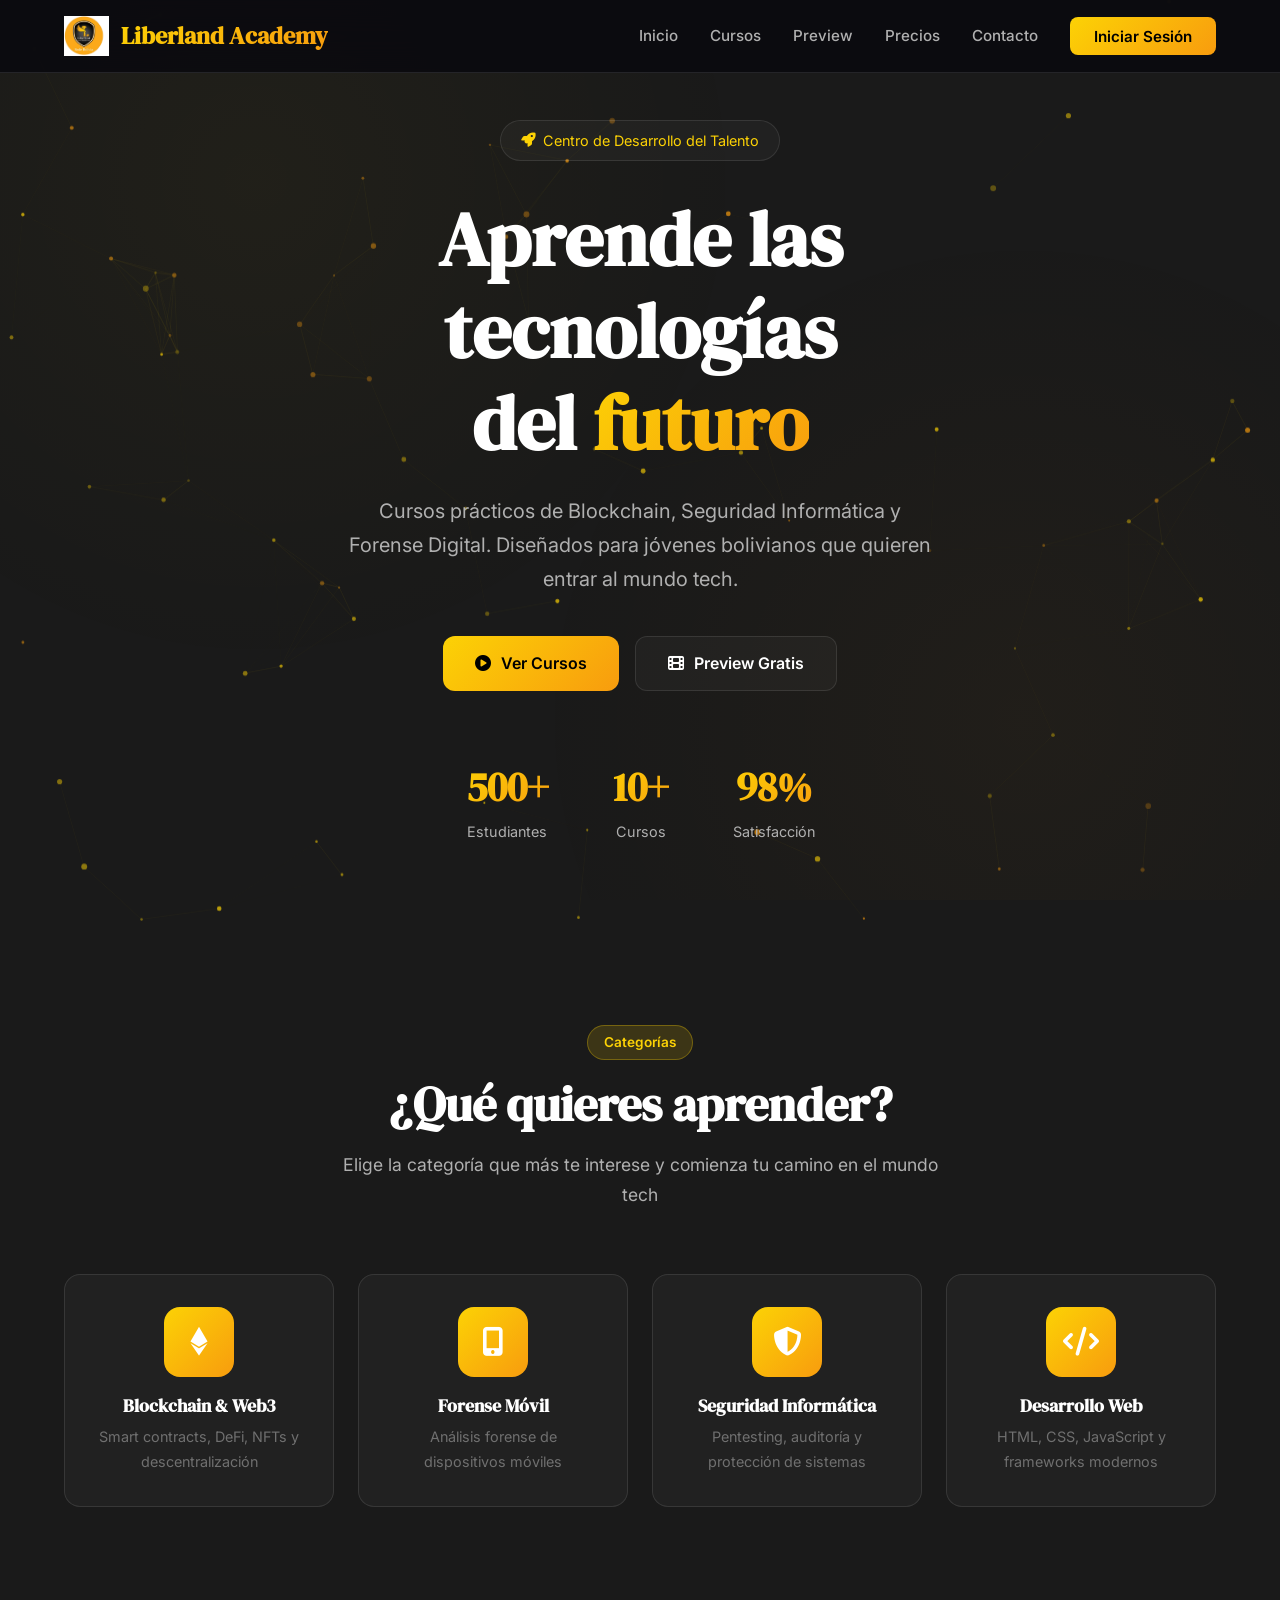
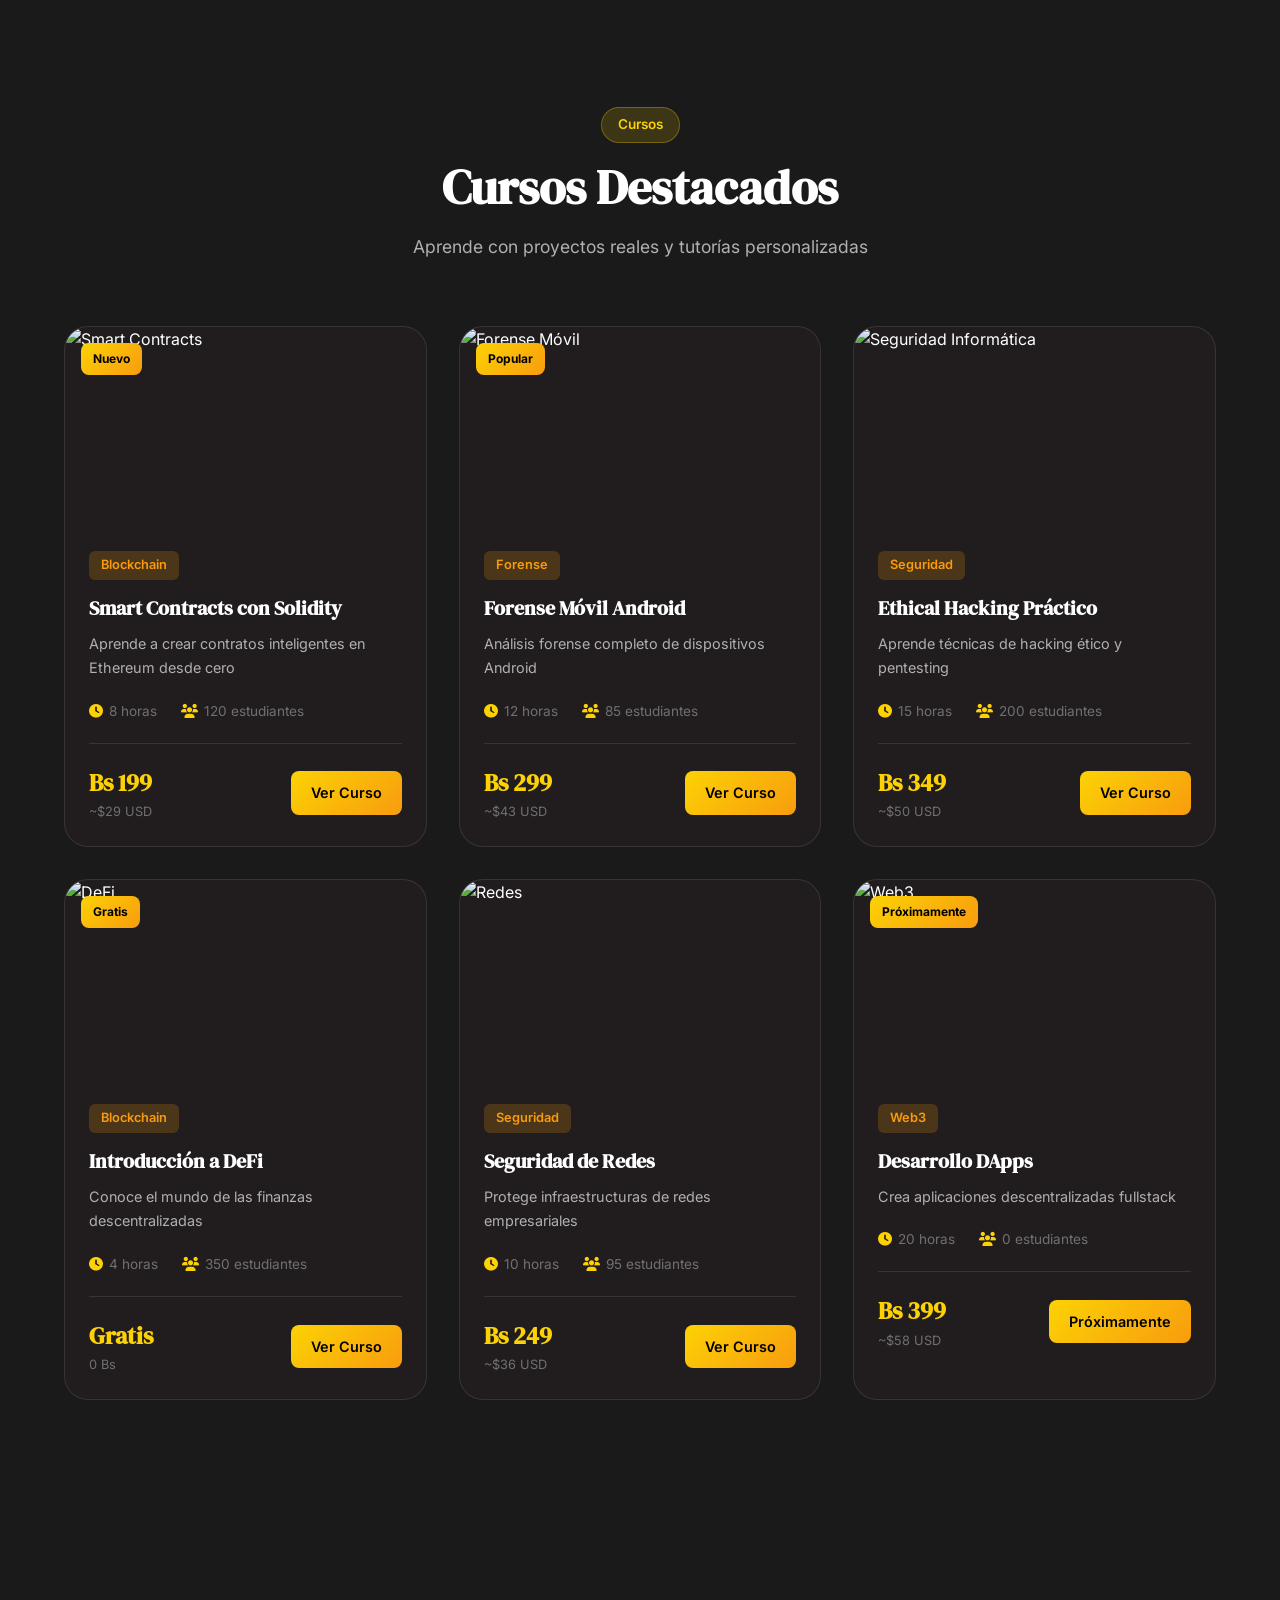
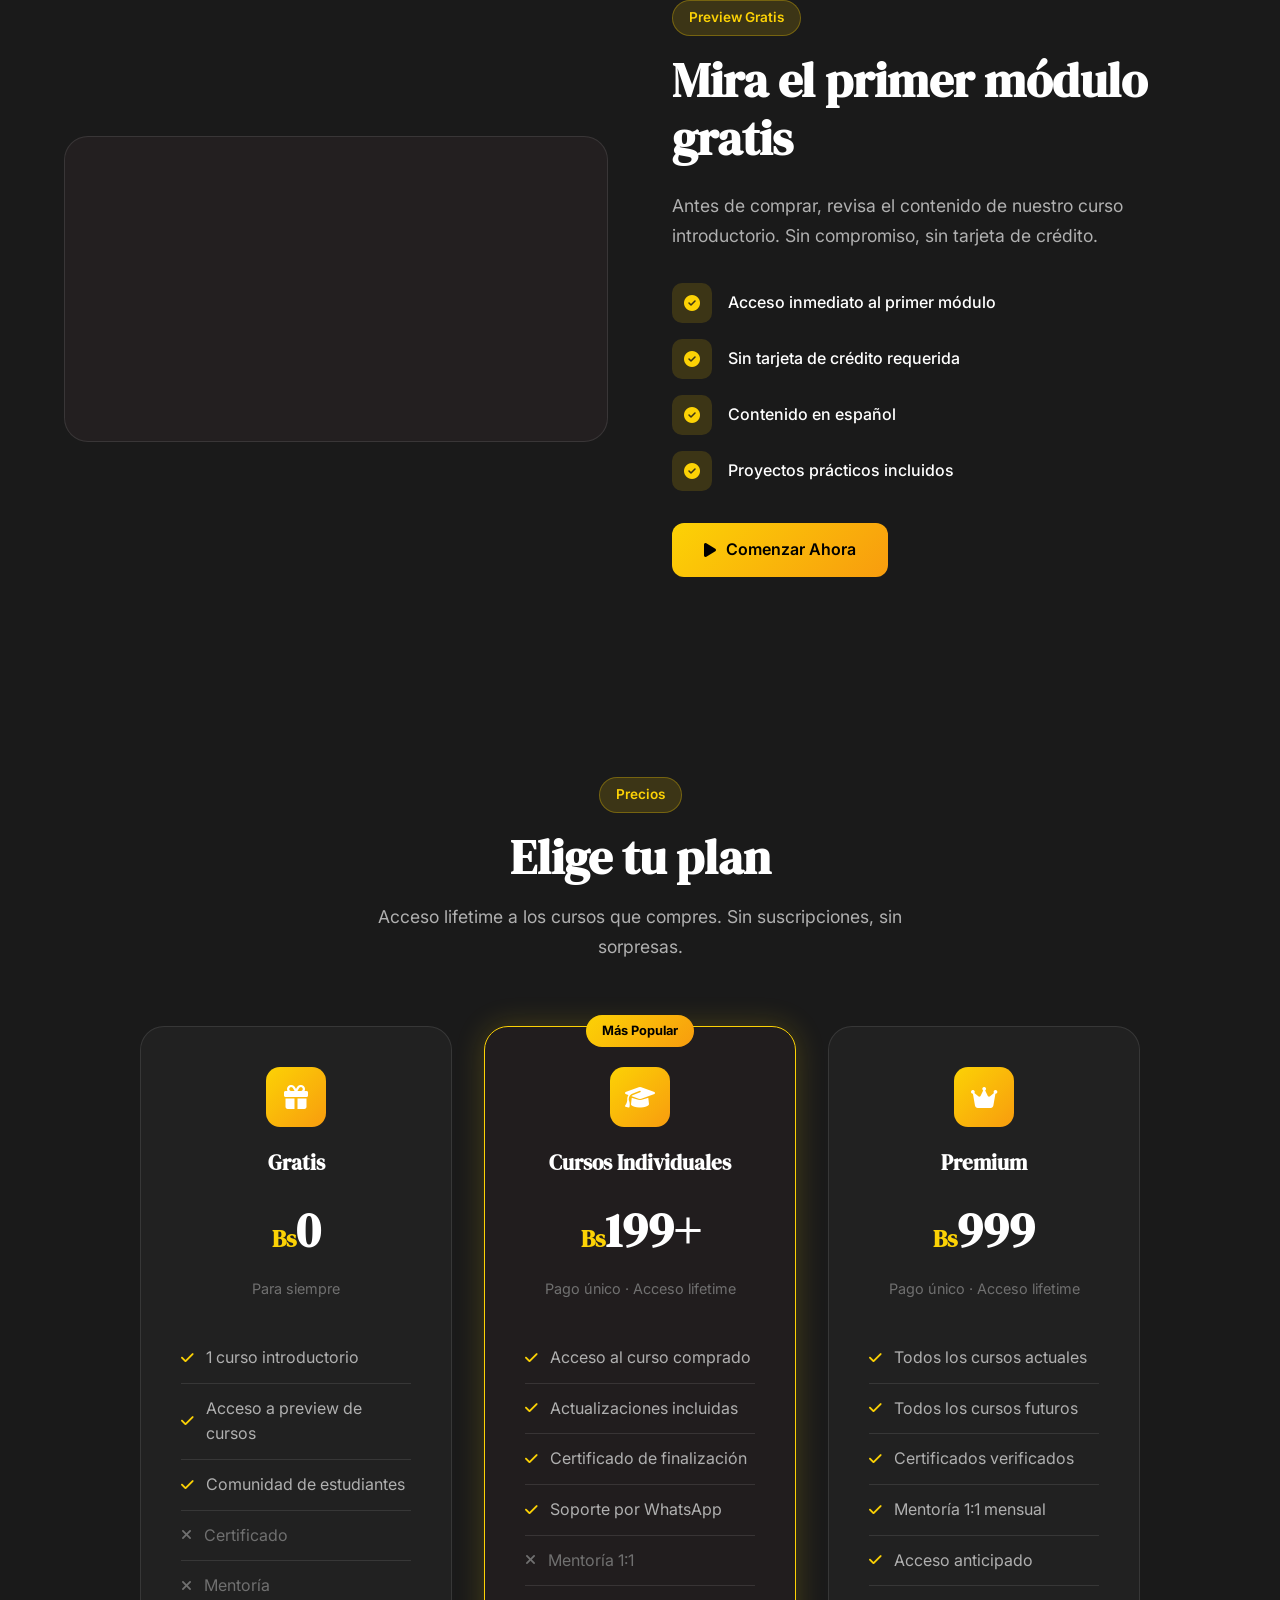
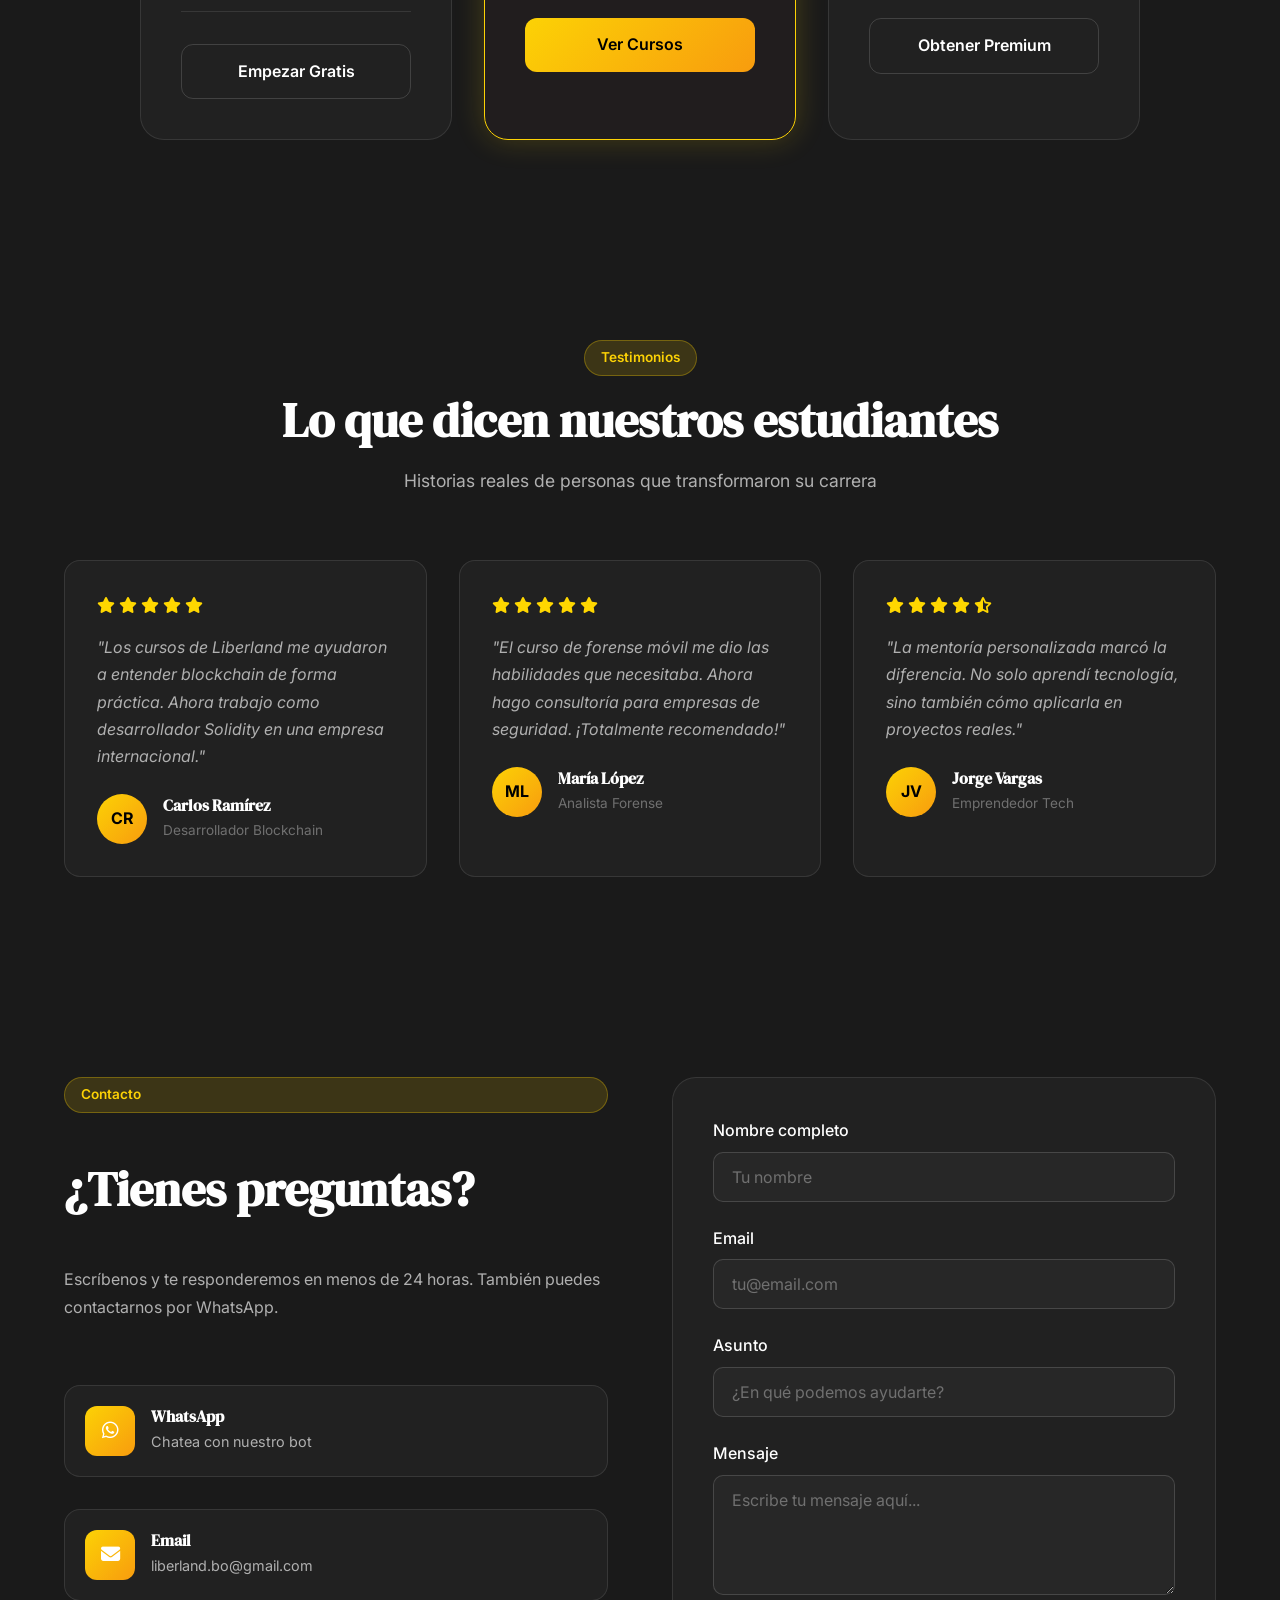
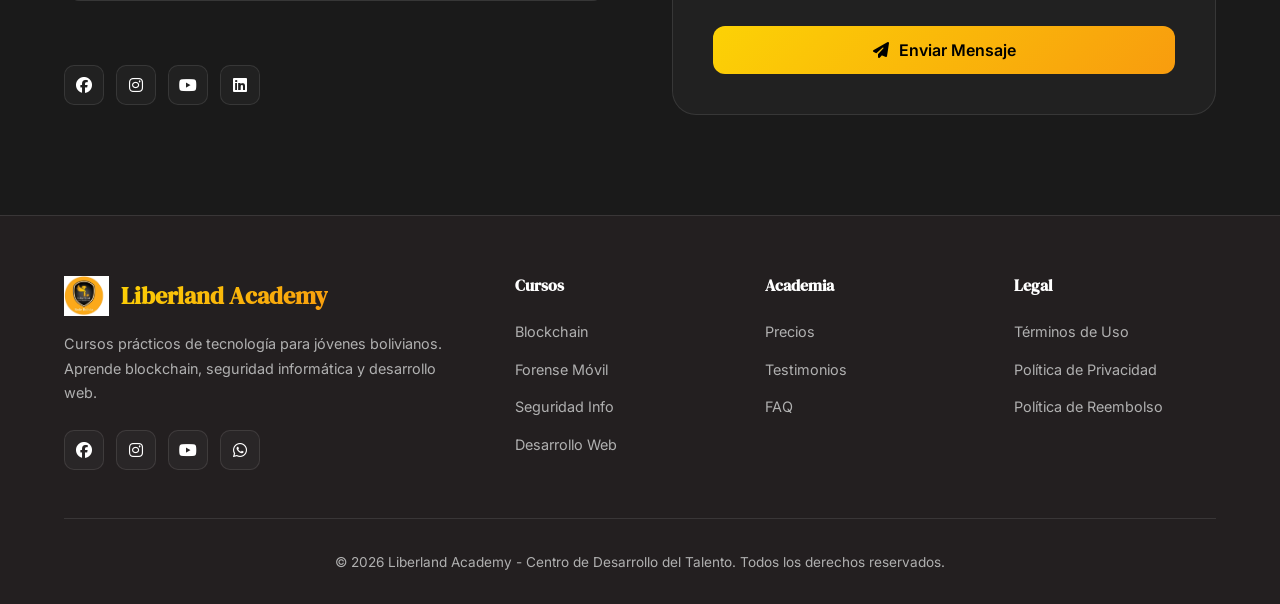
==== commit 5f52dddf: "fix: security hardening - XSS protection, SRI, CSP, API exposure - Add escapeHtml() function to prev" ====
--- a/index.html
+++ b/index.html
@@ -16,7 +16,7 @@
   <link href="https://fonts.googleapis.com/css2?family=DM+Serif+Display:ital@0;1&family=Inter:wght@400;500;600&display=swap" rel="stylesheet">
   
   <!-- Icons -->
-  <link rel="stylesheet" href="https://cdnjs.cloudflare.com/ajax/libs/font-awesome/6.5.1/css/all.min.css"/>
+  <link rel="stylesheet" href="https://cdnjs.cloudflare.com/ajax/libs/font-awesome/6.5.1/css/all.min.css" integrity="sha384-t1nt8BQoYMLFN5p42tRAtuAAFQaCQODekUVeKKZrEnEyp4H2R0RHFz0KWpmj7i8g" crossorigin="anonymous"/>
   
   <!-- Custom Styles -->
   <link rel="stylesheet" href="css/styles.css">
@@ -643,9 +643,9 @@
   </footer>
 
   <!-- Scripts -->
-  <script src="https://www.gstatic.com/firebasejs/10.12.0/firebase-app-compat.js"></script>
-  <script src="https://www.gstatic.com/firebasejs/10.12.0/firebase-auth-compat.js"></script>
-  <script src="https://www.gstatic.com/firebasejs/10.12.0/firebase-firestore-compat.js"></script>
+  <script src="https://www.gstatic.com/firebasejs/10.12.0/firebase-app-compat.js" integrity="sha384-sEVIly94UBRLKWdkYoPpSG7GD/e79YHMrxVyZaOk712Ga7+EAw6w1EFi+xBzBdd+" crossorigin="anonymous"></script>
+  <script src="https://www.gstatic.com/firebasejs/10.12.0/firebase-auth-compat.js" integrity="sha384-EkqK+ezBWJuvO3hfrSx2iVqr3YQbhmnzn8kPhOpBZ+0GMVU5oGSgptwIu8D84HjE" crossorigin="anonymous"></script>
+  <script src="https://www.gstatic.com/firebasejs/10.12.0/firebase-firestore-compat.js" integrity="sha384-M481iNZJtbpypKgvlvZ+78Giq0BsewFLk5r2k+MOcGXlwKCc27DQRZ+WCV/zpmpC" crossorigin="anonymous"></script>
   <script src="js/firebase-config.js"></script>
   <script src="js/auth.js"></script>
   <script src="js/particles.js"></script>
@@ -700,7 +700,7 @@
           banner.style.cssText = 'background:linear-gradient(135deg,rgba(239,68,68,0.15),rgba(239,68,68,0.05));border:1px solid rgba(239,68,68,0.3);border-radius:12px;padding:1.25rem 1.5rem;margin-bottom:1.5rem;text-align:center;';
           banner.innerHTML = `
             <div style="font-size:1.1rem;font-weight:700;color:#ef4444;margin-bottom:0.5rem;">
-              <i class="fas fa-fire" style="margin-right:8px;"></i>OFERTA ESPECIAL - Todos los cursos a Bs ${saleConfig.salePrice || 99}
+              <i class="fas fa-fire" style="margin-right:8px;"></i>OFERTA ESPECIAL - Todos los cursos a Bs ${window.escapeHtml(String(saleConfig.salePrice || 99))}
             </div>
             <div id="saleBannerCountdown" class="countdown"></div>
           `;
@@ -744,42 +744,43 @@
     }
 
     function renderCourseCards(courses, saleActive, salePrice) {
+      const e = window.escapeHtml;
       const coursesGrid = document.querySelector('.courses-grid');
       coursesGrid.innerHTML = courses.map(course => {
         const badgeHtml = saleActive && course.priceBs > 0
           ? '<span class="sale-badge">OFERTA</span>'
-          : (course.badge ? `<span class="course-badge">${course.badge}</span>` : '');
+          : (course.badge ? `<span class="course-badge">${e(course.badge)}</span>` : '');
 
         let priceHtml;
         if (course.priceBs === 0) {
           priceHtml = '<span class="price-main">Gratis</span><span class="price-usd">0 Bs</span>';
         } else if (saleActive && course.priceBs > 0) {
           priceHtml = `<div class="price-sale">
-            <span class="price-original">Bs ${course.priceBs}</span>
-            <span class="price-current">Bs ${salePrice}</span>
+            <span class="price-original">Bs ${e(String(course.priceBs))}</span>
+            <span class="price-current">Bs ${e(String(salePrice))}</span>
           </div>`;
         } else {
-          priceHtml = `<span class="price-main">Bs ${course.priceBs}</span><span class="price-usd">~$${course.priceUsd} USD</span>`;
+          priceHtml = `<span class="price-main">Bs ${e(String(course.priceBs))}</span><span class="price-usd">~$${e(String(course.priceUsd))} USD</span>`;
         }
 
         const btnHtml = course.published === false
           ? '<a href="#" class="btn-course">Próximamente</a>'
-          : `<a href="course.html?id=${course.id}" class="btn-course">Ver Curso</a>`;
+          : `<a href="course.html?id=${e(course.id)}" class="btn-course">Ver Curso</a>`;
 
         return `
           <div class="course-card animate-on-scroll">
             <div class="course-image">
-              <img src="${course.image || 'https://via.placeholder.com/600x400'}" alt="${course.title}">
+              <img src="${e(course.image || 'https://via.placeholder.com/600x400')}" alt="${e(course.title)}">
               ${badgeHtml}
               <div class="play-overlay"><i class="fas fa-play-circle"></i></div>
             </div>
             <div class="course-content">
-              <span class="course-category">${course.category}</span>
-              <h3>${course.title}</h3>
-              <p>${course.description}</p>
+              <span class="course-category">${e(course.category)}</span>
+              <h3>${e(course.title)}</h3>
+              <p>${e(course.description)}</p>
               <div class="course-meta">
-                <span><i class="fas fa-clock"></i> ${course.duration}</span>
-                <span><i class="fas fa-users"></i> ${course.students || 0} estudiantes</span>
+                <span><i class="fas fa-clock"></i> ${e(course.duration)}</span>
+                <span><i class="fas fa-users"></i> ${e(String(course.students || 0))} estudiantes</span>
               </div>
               <div class="course-footer">
                 <div class="course-price">${priceHtml}</div>
